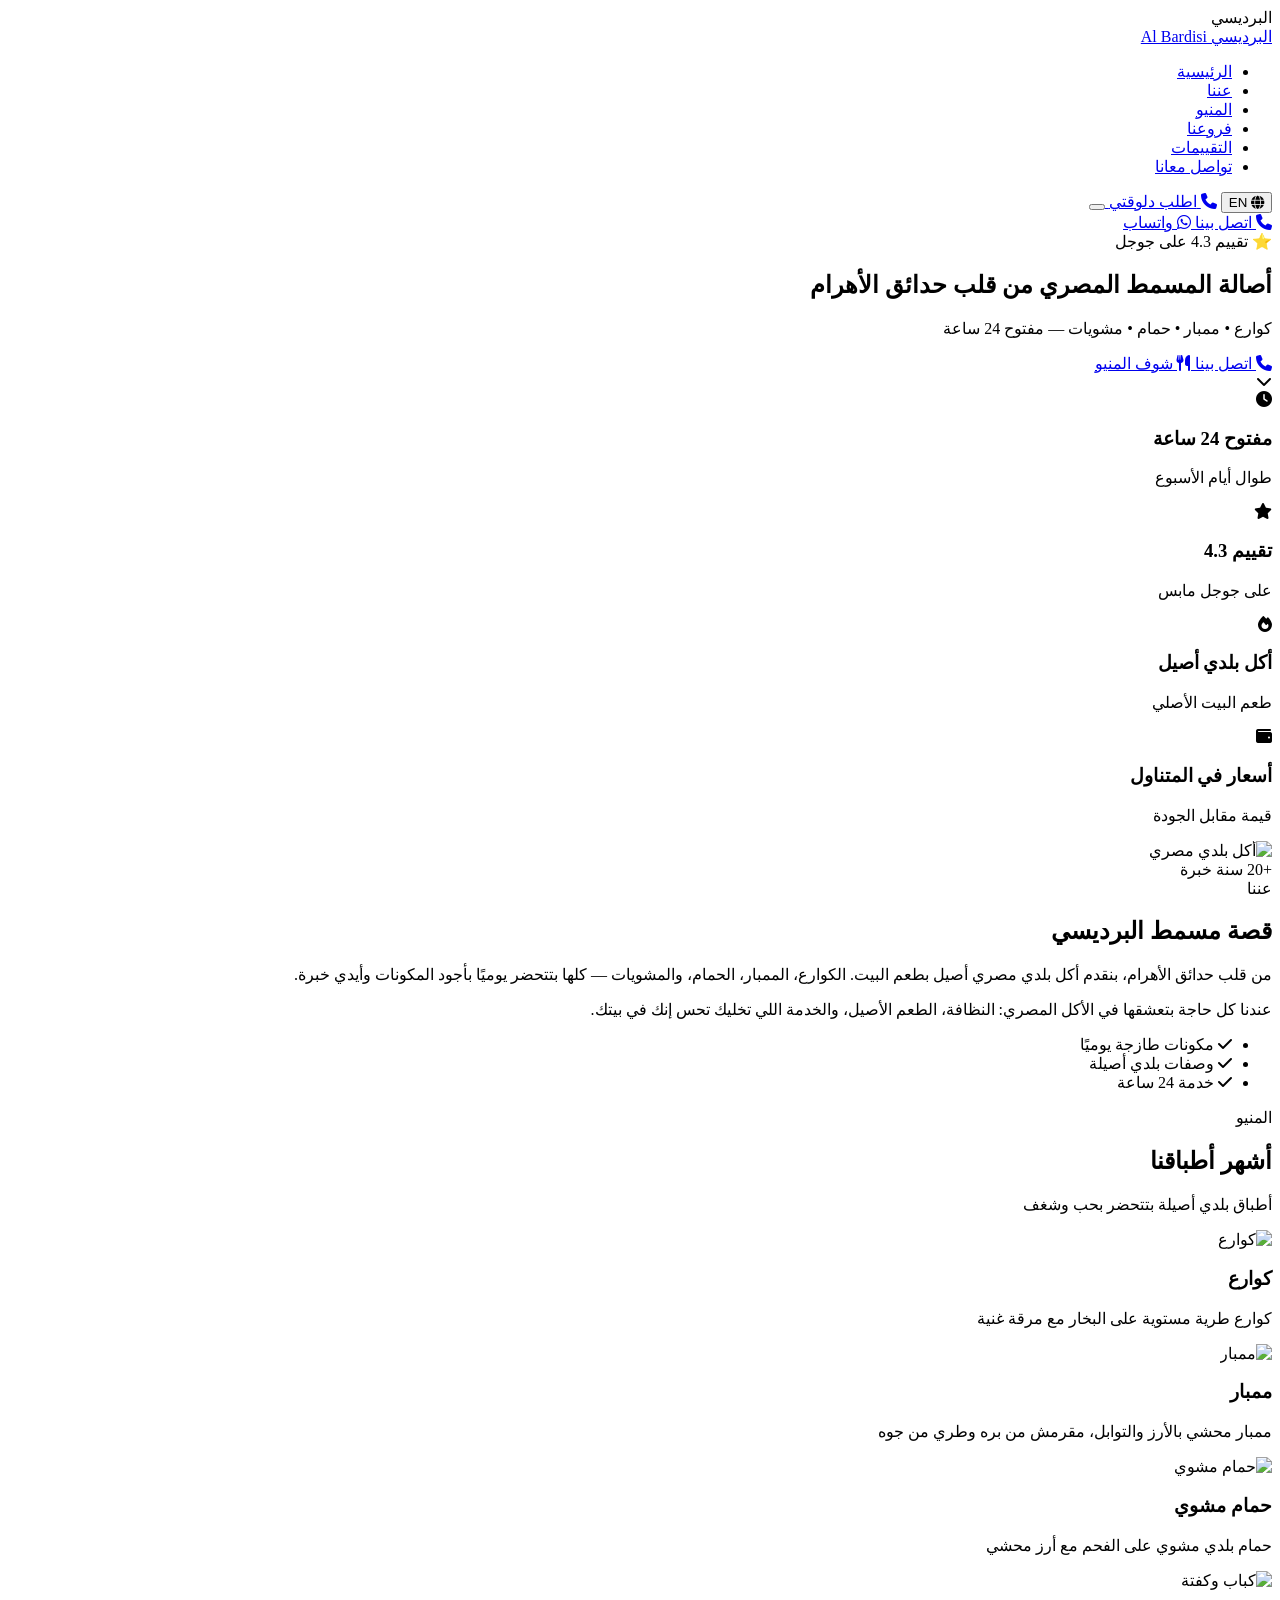
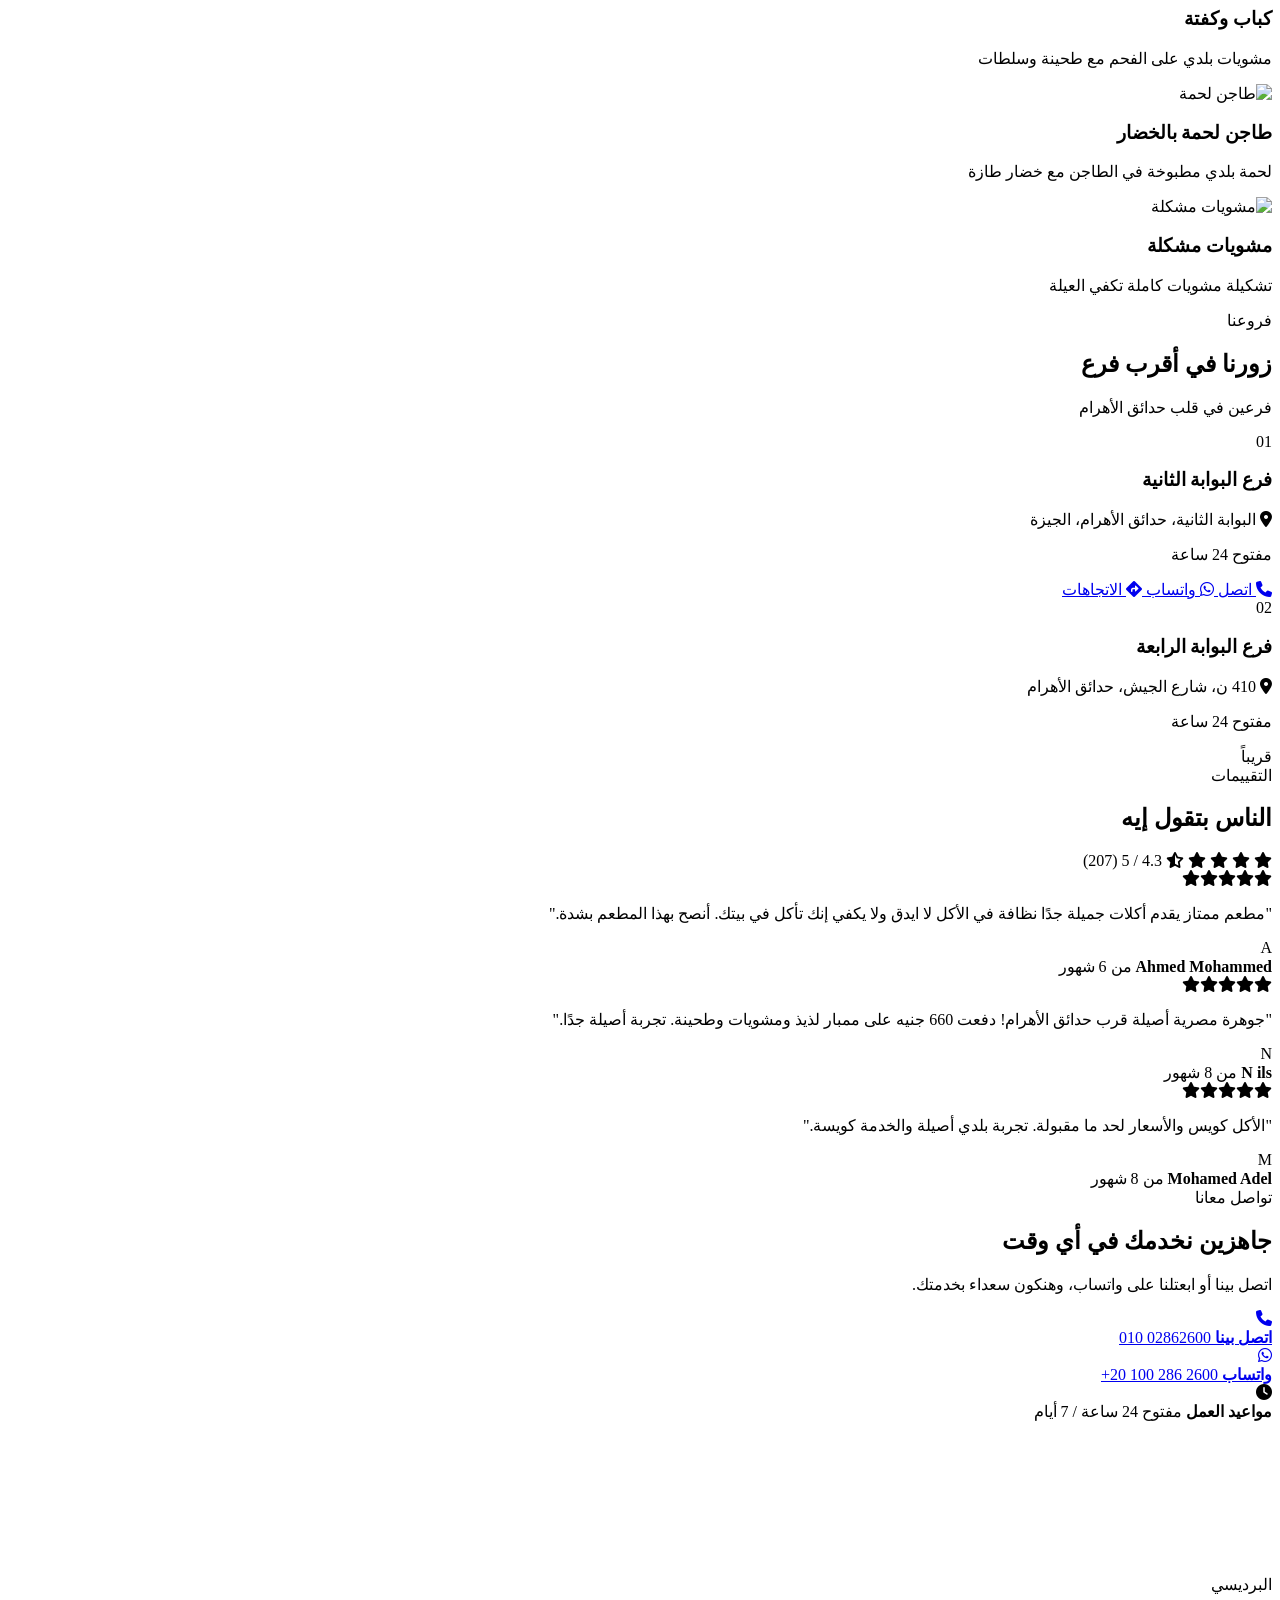
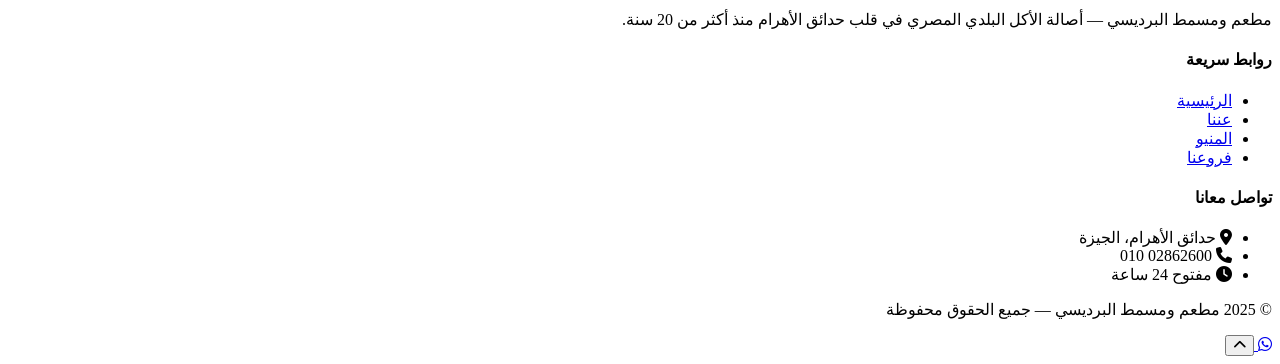
==== index.html @ 174363fd "Create index.html for Al Bardisi Restaurant Add a complete HTML structure for Al Bardisi Restaurant " ====
<!DOCTYPE html>
<html lang="ar" dir="rtl">
<head>
  <meta charset="UTF-8">
  <meta name="viewport" content="width=device-width, initial-scale=1.0, maximum-scale=5.0">
  <meta name="description" content="مطعم ومسمط البرديسي - أصالة الأكل البلدي المصري في قلب حدائق الأهرام. كوارع، ممبار، حمام، مشويات. مفتوح 24 ساعة.">
  <meta name="theme-color" content="#2E2318">
  <title>مطعم ومسمط البرديسي | Al Bardisi Restaurant</title>

  <!-- Fonts -->
  <link rel="preconnect" href="https://fonts.googleapis.com">
  <link rel="preconnect" href="https://fonts.gstatic.com" crossorigin>
  <link href="https://fonts.googleapis.com/css2?family=Cairo:wght@300;400;600;700;900&family=Almarai:wght@300;400;700;800&display=swap" rel="stylesheet">

  <!-- Icons -->
  <link rel="stylesheet" href="https://cdnjs.cloudflare.com/ajax/libs/font-awesome/6.5.1/css/all.min.css">

  <!-- Styles -->
  <link rel="stylesheet" href="css/style.css">
  <link rel="stylesheet" href="css/responsive.css">
</head>
<body>

  <!-- Preloader -->
  <div class="preloader" id="preloader">
    <div class="preloader-content">
      <div class="preloader-logo">البرديسي</div>
      <div class="preloader-spinner"></div>
    </div>
  </div>

  <!-- Header -->
  <header class="header" id="header">
    <div class="container header-container">
      <a href="#hero" class="logo">
        <span class="logo-main">البرديسي</span>
        <span class="logo-sub">Al Bardisi</span>
      </a>

      <nav class="nav" id="nav">
        <ul class="nav-list">
          <li><a href="#hero" class="nav-link" data-i18n="nav_home">الرئيسية</a></li>
          <li><a href="#about" class="nav-link" data-i18n="nav_about">عننا</a></li>
          <li><a href="#menu" class="nav-link" data-i18n="nav_menu">المنيو</a></li>
          <li><a href="#branches" class="nav-link" data-i18n="nav_branches">فروعنا</a></li>
          <li><a href="#reviews" class="nav-link" data-i18n="nav_reviews">التقييمات</a></li>
          <li><a href="#contact" class="nav-link" data-i18n="nav_contact">تواصل معانا</a></li>
        </ul>
      </nav>

      <div class="header-actions">
        <button class="lang-toggle" id="langToggle" aria-label="Switch Language">
          <i class="fa-solid fa-globe"></i>
          <span id="langLabel">EN</span>
        </button>
        <a href="tel:01002862600" class="btn btn-gold btn-sm header-cta">
          <i class="fa-solid fa-phone"></i>
          <span data-i18n="header_order">اطلب دلوقتي</span>
        </a>
        <button class="hamburger" id="hamburger" aria-label="Menu">
          <span></span><span></span><span></span>
        </button>
      </div>
    </div>
  </header>

  <!-- Mobile Bottom Bar -->
  <div class="mobile-bar">
    <a href="tel:01002862600" class="mobile-bar-btn">
      <i class="fa-solid fa-phone"></i>
      <span data-i18n="call_now">اتصل بينا</span>
    </a>
    <a href="https://wa.me/201002862600" target="_blank" class="mobile-bar-btn whatsapp">
      <i class="fa-brands fa-whatsapp"></i>
      <span data-i18n="whatsapp">واتساب</span>
    </a>
  </div>

  <!-- Hero -->
  <section class="hero" id="hero">
    <div class="hero-bg"></div>
    <div class="hero-overlay"></div>
    <div class="container hero-content">
      <div class="hero-text">
        <span class="hero-badge" data-i18n="hero_badge">⭐ تقييم 4.3 على جوجل</span>
        <h1 class="hero-title" data-i18n="hero_title">أصالة المسمط المصري من قلب حدائق الأهرام</h1>
        <p class="hero-subtitle" data-i18n="hero_subtitle">كوارع • ممبار • حمام • مشويات — مفتوح 24 ساعة</p>
        <div class="hero-buttons">
          <a href="tel:01002862600" class="btn btn-gold btn-lg">
            <i class="fa-solid fa-phone"></i>
            <span data-i18n="call_now">اتصل بينا</span>
          </a>
          <a href="#menu" class="btn btn-outline btn-lg">
            <i class="fa-solid fa-utensils"></i>
            <span data-i18n="view_menu">شوف المنيو</span>
          </a>
        </div>
      </div>
    </div>
    <div class="hero-scroll">
      <i class="fa-solid fa-chevron-down"></i>
    </div>
  </section>

  <!-- Features Bar -->
  <section class="features">
    <div class="container features-grid">
      <div class="feature-item">
        <i class="fa-solid fa-clock"></i>
        <h3 data-i18n="feat_hours">مفتوح 24 ساعة</h3>
        <p data-i18n="feat_hours_sub">طوال أيام الأسبوع</p>
      </div>
      <div class="feature-item">
        <i class="fa-solid fa-star"></i>
        <h3 data-i18n="feat_rating">تقييم 4.3</h3>
        <p data-i18n="feat_rating_sub">على جوجل مابس</p>
      </div>
      <div class="feature-item">
        <i class="fa-solid fa-fire"></i>
        <h3 data-i18n="feat_food">أكل بلدي أصيل</h3>
        <p data-i18n="feat_food_sub">طعم البيت الأصلي</p>
      </div>
      <div class="feature-item">
        <i class="fa-solid fa-wallet"></i>
        <h3 data-i18n="feat_price">أسعار في المتناول</h3>
        <p data-i18n="feat_price_sub">قيمة مقابل الجودة</p>
      </div>
    </div>
  </section>

  <!-- About -->
  <section class="about section" id="about">
    <div class="container about-grid">
      <div class="about-image reveal">
        <img src="https://images.unsplash.com/photo-1544025162-d76694265947?w=800&q=80" alt="أكل بلدي مصري" loading="lazy">
        <div class="about-badge">
          <span class="about-badge-num">+20</span>
          <span class="about-badge-txt" data-i18n="about_years">سنة خبرة</span>
        </div>
      </div>
      <div class="about-text reveal">
        <span class="section-tag" data-i18n="about_tag">عننا</span>
        <h2 class="section-title" data-i18n="about_title">قصة مسمط البرديسي</h2>
        <p data-i18n="about_p1">من قلب حدائق الأهرام، بنقدم أكل بلدي مصري أصيل بطعم البيت. الكوارع، الممبار، الحمام، والمشويات — كلها بتتحضر يوميًا بأجود المكونات وأيدي خبرة.</p>
        <p data-i18n="about_p2">عندنا كل حاجة بتعشقها في الأكل المصري: النظافة، الطعم الأصيل، والخدمة اللي تخليك تحس إنك في بيتك.</p>
        <ul class="about-list">
          <li><i class="fa-solid fa-check"></i> <span data-i18n="about_li1">مكونات طازجة يوميًا</span></li>
          <li><i class="fa-solid fa-check"></i> <span data-i18n="about_li2">وصفات بلدي أصيلة</span></li>
          <li><i class="fa-solid fa-check"></i> <span data-i18n="about_li3">خدمة 24 ساعة</span></li>
        </ul>
      </div>
    </div>
  </section>

  <!-- Menu -->
  <section class="menu section section-dark" id="menu">
    <div class="container">
      <div class="section-header reveal">
        <span class="section-tag" data-i18n="menu_tag">المنيو</span>
        <h2 class="section-title" data-i18n="menu_title">أشهر أطباقنا</h2>
        <p class="section-desc" data-i18n="menu_desc">أطباق بلدي أصيلة بتتحضر بحب وشغف</p>
      </div>

      <div class="menu-grid">
        <div class="menu-card reveal">
          <div class="menu-card-img">
            <img src="https://images.unsplash.com/photo-1574484284002-952d92456975?w=600&q=80" alt="كوارع" loading="lazy">
          </div>
          <div class="menu-card-body">
            <h3 data-i18n="dish_1_name">كوارع</h3>
            <p data-i18n="dish_1_desc">كوارع طرية مستوية على البخار مع مرقة غنية</p>
          </div>
        </div>

        <div class="menu-card reveal">
          <div class="menu-card-img">
            <img src="https://images.unsplash.com/photo-1529042410759-befb1204b468?w=600&q=80" alt="ممبار" loading="lazy">
          </div>
          <div class="menu-card-body">
            <h3 data-i18n="dish_2_name">ممبار</h3>
            <p data-i18n="dish_2_desc">ممبار محشي بالأرز والتوابل، مقرمش من بره وطري من جوه</p>
          </div>
        </div>

        <div class="menu-card reveal">
          <div class="menu-card-img">
            <img src="https://images.unsplash.com/photo-1544025162-d76694265947?w=600&q=80" alt="حمام مشوي" loading="lazy">
          </div>
          <div class="menu-card-body">
            <h3 data-i18n="dish_3_name">حمام مشوي</h3>
            <p data-i18n="dish_3_desc">حمام بلدي مشوي على الفحم مع أرز محشي</p>
          </div>
        </div>

        <div class="menu-card reveal">
          <div class="menu-card-img">
            <img src="https://images.unsplash.com/photo-1603360946369-dc9bb6258143?w=600&q=80" alt="كباب وكفتة" loading="lazy">
          </div>
          <div class="menu-card-body">
            <h3 data-i18n="dish_4_name">كباب وكفتة</h3>
            <p data-i18n="dish_4_desc">مشويات بلدي على الفحم مع طحينة وسلطات</p>
          </div>
        </div>

        <div class="menu-card reveal">
          <div class="menu-card-img">
            <img src="https://images.unsplash.com/photo-1547592180-85f173990554?w=600&q=80" alt="طاجن لحمة" loading="lazy">
          </div>
          <div class="menu-card-body">
            <h3 data-i18n="dish_5_name">طاجن لحمة بالخضار</h3>
            <p data-i18n="dish_5_desc">لحمة بلدي مطبوخة في الطاجن مع خضار طازة</p>
          </div>
        </div>

        <div class="menu-card reveal">
          <div class="menu-card-img">
            <img src="https://images.unsplash.com/photo-1541529086526-db283c563270?w=600&q=80" alt="مشويات مشكلة" loading="lazy">
          </div>
          <div class="menu-card-body">
            <h3 data-i18n="dish_6_name">مشويات مشكلة</h3>
            <p data-i18n="dish_6_desc">تشكيلة مشويات كاملة تكفي العيلة</p>
          </div>
        </div>
      </div>
    </div>
  </section>

  <!-- Branches -->
  <section class="branches section" id="branches">
    <div class="container">
      <div class="section-header reveal">
        <span class="section-tag" data-i18n="branch_tag">فروعنا</span>
        <h2 class="section-title" data-i18n="branch_title">زورنا في أقرب فرع</h2>
        <p class="section-desc" data-i18n="branch_desc">فرعين في قلب حدائق الأهرام</p>
      </div>

      <div class="branches-grid">
        <div class="branch-card reveal">
          <div class="branch-num">01</div>
          <h3 data-i18n="branch_1_name">فرع البوابة الثانية</h3>
          <p class="branch-address">
            <i class="fa-solid fa-location-dot"></i>
            <span data-i18n="branch_1_addr">البوابة الثانية، حدائق الأهرام، الجيزة</span>
          </p>
          <p class="branch-status">
            <span class="status-dot"></span>
            <span data-i18n="open_24">مفتوح 24 ساعة</span>
          </p>
          <div class="branch-actions">
            <a href="tel:01002862600" class="btn btn-gold btn-sm">
              <i class="fa-solid fa-phone"></i>
              <span data-i18n="call">اتصل</span>
            </a>
            <a href="https://wa.me/201002862600" target="_blank" class="btn btn-green btn-sm">
              <i class="fa-brands fa-whatsapp"></i>
              <span data-i18n="whatsapp">واتساب</span>
            </a>
            <a href="https://maps.google.com/?q=Al+Bardisi+Restaurant+Gate+2+Hadayek+Al+Ahram" target="_blank" class="btn btn-outline-dark btn-sm">
              <i class="fa-solid fa-diamond-turn-right"></i>
              <span data-i18n="directions">الاتجاهات</span>
            </a>
          </div>
        </div>

        <div class="branch-card reveal">
          <div class="branch-num">02</div>
          <h3 data-i18n="branch_2_name">فرع البوابة الرابعة</h3>
          <p class="branch-address">
            <i class="fa-solid fa-location-dot"></i>
            <span data-i18n="branch_2_addr">410 ن، شارع الجيش، حدائق الأهرام</span>
          </p>
          <p class="branch-status">
            <span class="status-dot"></span>
            <span data-i18n="open_24">مفتوح 24 ساعة</span>
          </p>
          <div class="branch-actions">
            <span class="btn btn-disabled btn-sm" data-i18n="coming_soon">قريباً</span>
          </div>
        </div>
      </div>
    </div>
  </section>

  <!-- Reviews -->
  <section class="reviews section section-dark" id="reviews">
    <div class="container">
      <div class="section-header reveal">
        <span class="section-tag" data-i18n="reviews_tag">التقييمات</span>
        <h2 class="section-title" data-i18n="reviews_title">الناس بتقول إيه</h2>
        <div class="reviews-stars">
          <i class="fa-solid fa-star"></i>
          <i class="fa-solid fa-star"></i>
          <i class="fa-solid fa-star"></i>
          <i class="fa-solid fa-star"></i>
          <i class="fa-solid fa-star-half-stroke"></i>
          <span>4.3 / 5 (207)</span>
        </div>
      </div>

      <div class="reviews-slider" id="reviewsSlider">
        <div class="review-card">
          <div class="review-stars">
            <i class="fa-solid fa-star"></i><i class="fa-solid fa-star"></i><i class="fa-solid fa-star"></i><i class="fa-solid fa-star"></i><i class="fa-solid fa-star"></i>
          </div>
          <p class="review-text" data-i18n="review_1">"مطعم ممتاز يقدم أكلات جميلة جدًا نظافة في الأكل لا ايدق ولا يكفي إنك تأكل في بيتك. أنصح بهذا المطعم بشدة."</p>
          <div class="review-author">
            <div class="review-avatar">A</div>
            <div>
              <strong>Ahmed Mohammed</strong>
              <span data-i18n="review_1_date">من 6 شهور</span>
            </div>
          </div>
        </div>

        <div class="review-card">
          <div class="review-stars">
            <i class="fa-solid fa-star"></i><i class="fa-solid fa-star"></i><i class="fa-solid fa-star"></i><i class="fa-solid fa-star"></i><i class="fa-solid fa-star"></i>
          </div>
          <p class="review-text" data-i18n="review_2">"جوهرة مصرية أصيلة قرب حدائق الأهرام! دفعت 660 جنيه على ممبار لذيذ ومشويات وطحينة. تجربة أصيلة جدًا."</p>
          <div class="review-author">
            <div class="review-avatar">N</div>
            <div>
              <strong>N ils</strong>
              <span data-i18n="review_2_date">من 8 شهور</span>
            </div>
          </div>
        </div>

        <div class="review-card">
          <div class="review-stars">
            <i class="fa-solid fa-star"></i><i class="fa-solid fa-star"></i><i class="fa-solid fa-star"></i><i class="fa-solid fa-star"></i><i class="fa-solid fa-star"></i>
          </div>
          <p class="review-text" data-i18n="review_3">"الأكل كويس والأسعار لحد ما مقبولة. تجربة بلدي أصيلة والخدمة كويسة."</p>
          <div class="review-author">
            <div class="review-avatar">M</div>
            <div>
              <strong>Mohamed Adel</strong>
              <span data-i18n="review_3_date">من 8 شهور</span>
            </div>
          </div>
        </div>
      </div>
    </div>
  </section>

  <!-- Contact / CTA -->
  <section class="contact section" id="contact">
    <div class="container">
      <div class="contact-grid">
        <div class="contact-text reveal">
          <span class="section-tag" data-i18n="contact_tag">تواصل معانا</span>
          <h2 class="section-title" data-i18n="contact_title">جاهزين نخدمك في أي وقت</h2>
          <p data-i18n="contact_desc">اتصل بينا أو ابعتلنا على واتساب، وهنكون سعداء بخدمتك.</p>

          <div class="contact-items">
            <a href="tel:01002862600" class="contact-item">
              <div class="contact-icon"><i class="fa-solid fa-phone"></i></div>
              <div>
                <strong data-i18n="call_us">اتصل بينا</strong>
                <span dir="ltr">010 02862600</span>
              </div>
            </a>
            <a href="https://wa.me/201002862600" target="_blank" class="contact-item">
              <div class="contact-icon whatsapp"><i class="fa-brands fa-whatsapp"></i></div>
              <div>
                <strong data-i18n="whatsapp_us">واتساب</strong>
                <span dir="ltr">+20 100 286 2600</span>
              </div>
            </a>
            <div class="contact-item">
              <div class="contact-icon"><i class="fa-solid fa-clock"></i></div>
              <div>
                <strong data-i18n="working_hours">مواعيد العمل</strong>
                <span data-i18n="working_hours_val">مفتوح 24 ساعة / 7 أيام</span>
              </div>
            </div>
          </div>
        </div>

        <div class="contact-map reveal">
          <iframe
            src="https://www.google.com/maps?q=Hadayek+Al+Ahram+Gate+2+Giza&output=embed"
            width="100%" height="100%" style="border:0;"
            allowfullscreen="" loading="lazy"
            referrerpolicy="no-referrer-when-downgrade"></iframe>
        </div>
      </div>
    </div>
  </section>

  <!-- Footer -->
  <footer class="footer">
    <div class="container">
      <div class="footer-grid">
        <div class="footer-col">
          <div class="footer-logo">البرديسي</div>
          <p data-i18n="footer_about">مطعم ومسمط البرديسي — أصالة الأكل البلدي المصري في قلب حدائق الأهرام منذ أكثر من 20 سنة.</p>
        </div>
        <div class="footer-col">
          <h4 data-i18n="footer_links">روابط سريعة</h4>
          <ul>
            <li><a href="#hero" data-i18n="nav_home">الرئيسية</a></li>
            <li><a href="#about" data-i18n="nav_about">عننا</a></li>
            <li><a href="#menu" data-i18n="nav_menu">المنيو</a></li>
            <li><a href="#branches" data-i18n="nav_branches">فروعنا</a></li>
          </ul>
        </div>
        <div class="footer-col">
          <h4 data-i18n="footer_contact">تواصل معانا</h4>
          <ul class="footer-contact">
            <li><i class="fa-solid fa-location-dot"></i> <span data-i18n="footer_addr">حدائق الأهرام، الجيزة</span></li>
            <li><i class="fa-solid fa-phone"></i> <span dir="ltr">010 02862600</span></li>
            <li><i class="fa-solid fa-clock"></i> <span data-i18n="open_24">مفتوح 24 ساعة</span></li>
          </ul>
        </div>
      </div>
      <div class="footer-bottom">
        <p>© 2025 <span data-i18n="footer_rights">مطعم ومسمط البرديسي — جميع الحقوق محفوظة</span></p>
      </div>
    </div>
  </footer>

  <!-- Floating WhatsApp -->
  <a href="https://wa.me/201002862600" target="_blank" class="floating-whatsapp" aria-label="WhatsApp">
    <i class="fa-brands fa-whatsapp"></i>
  </a>

  <!-- Back to top -->
  <button class="back-to-top" id="backToTop" aria-label="Back to top">
    <i class="fa-solid fa-chevron-up"></i>
  </button>

  <!-- Scripts -->
  <script src="js/translations.js"></script>
  <script src="js/main.js"></script>
</body>
</html>
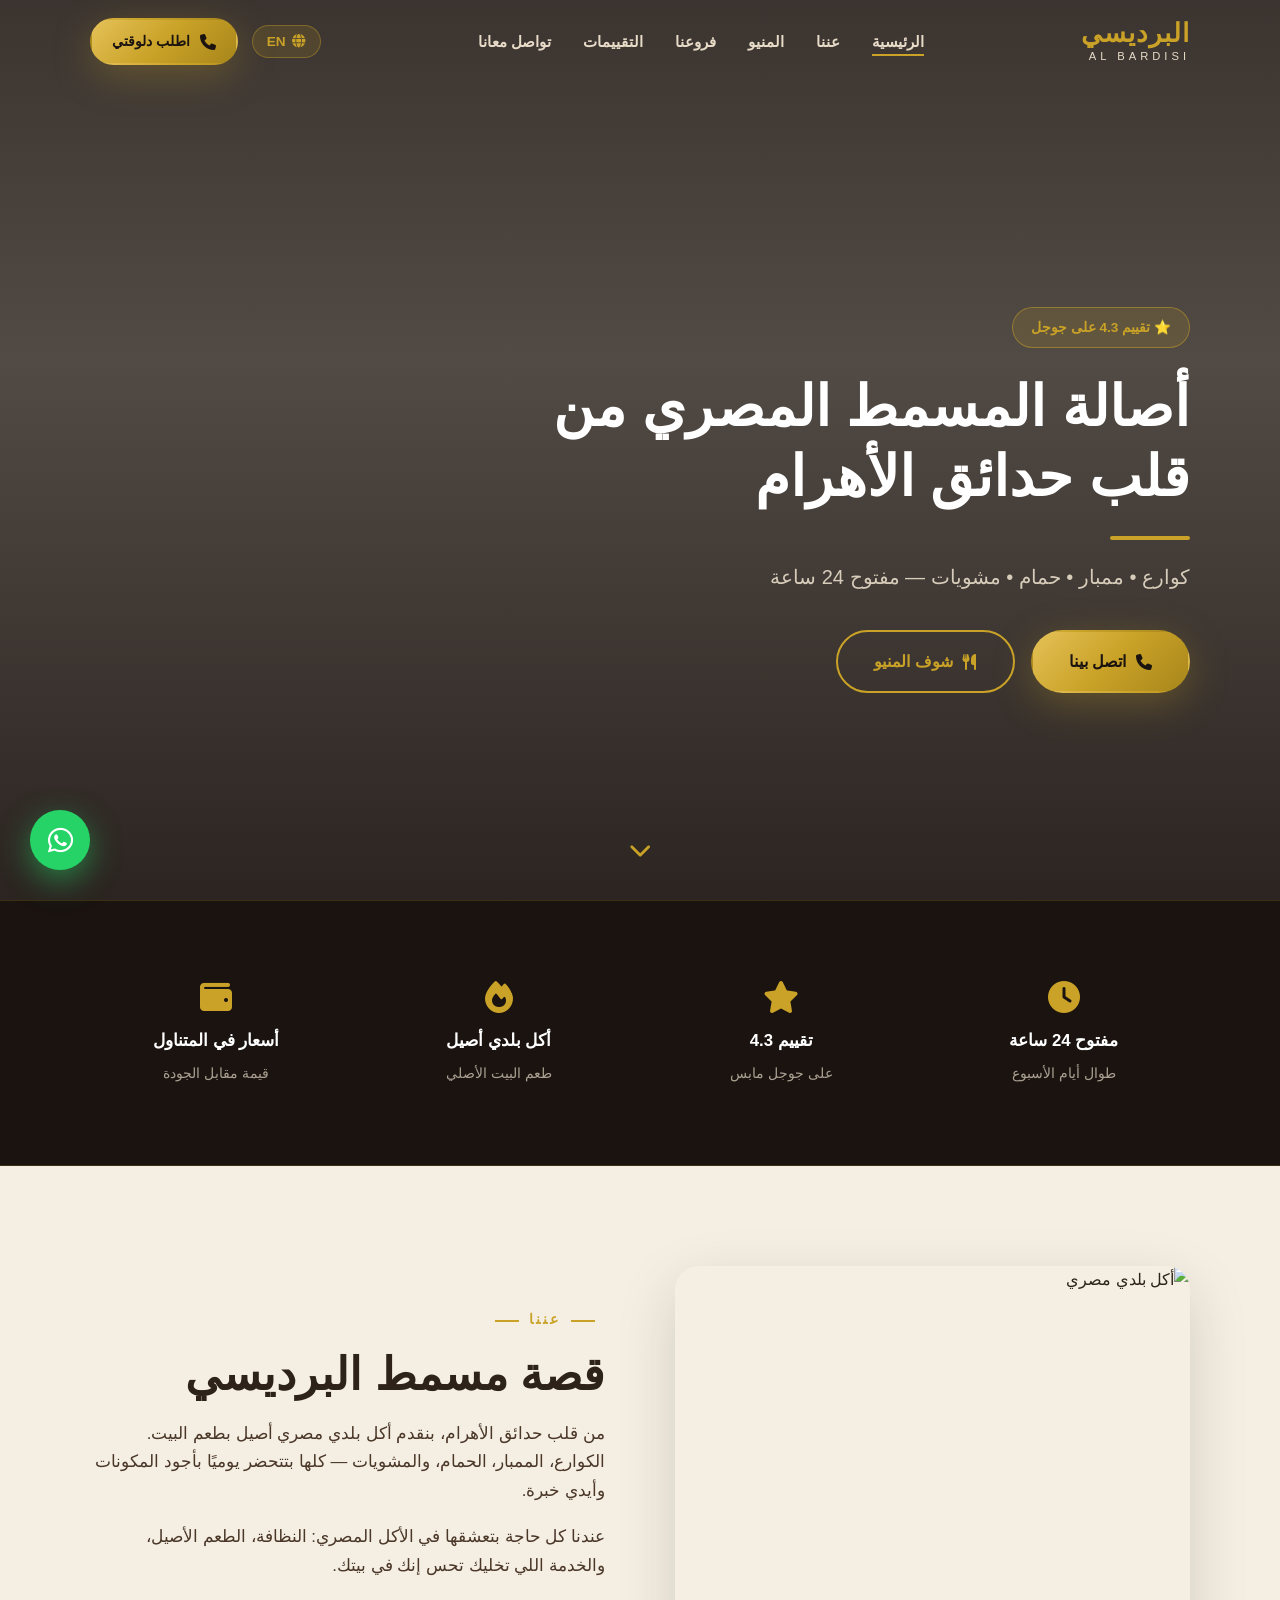
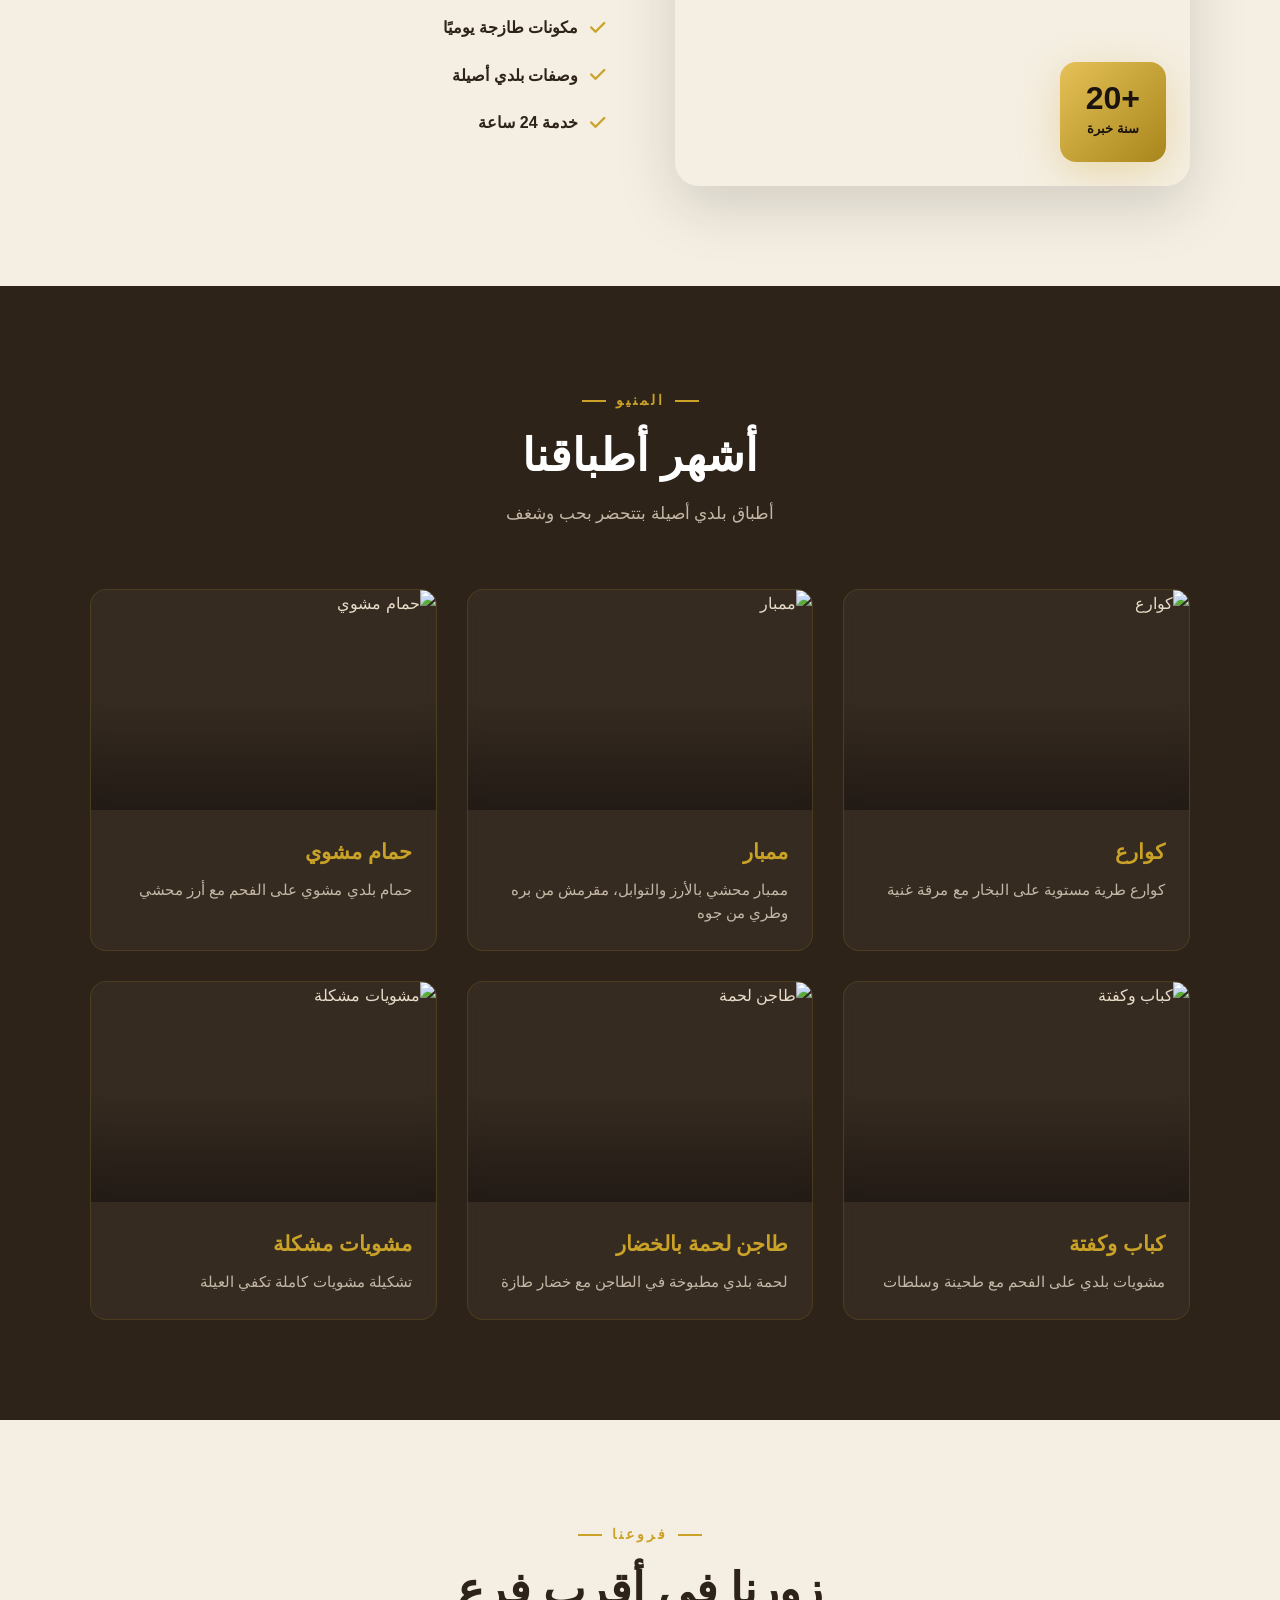
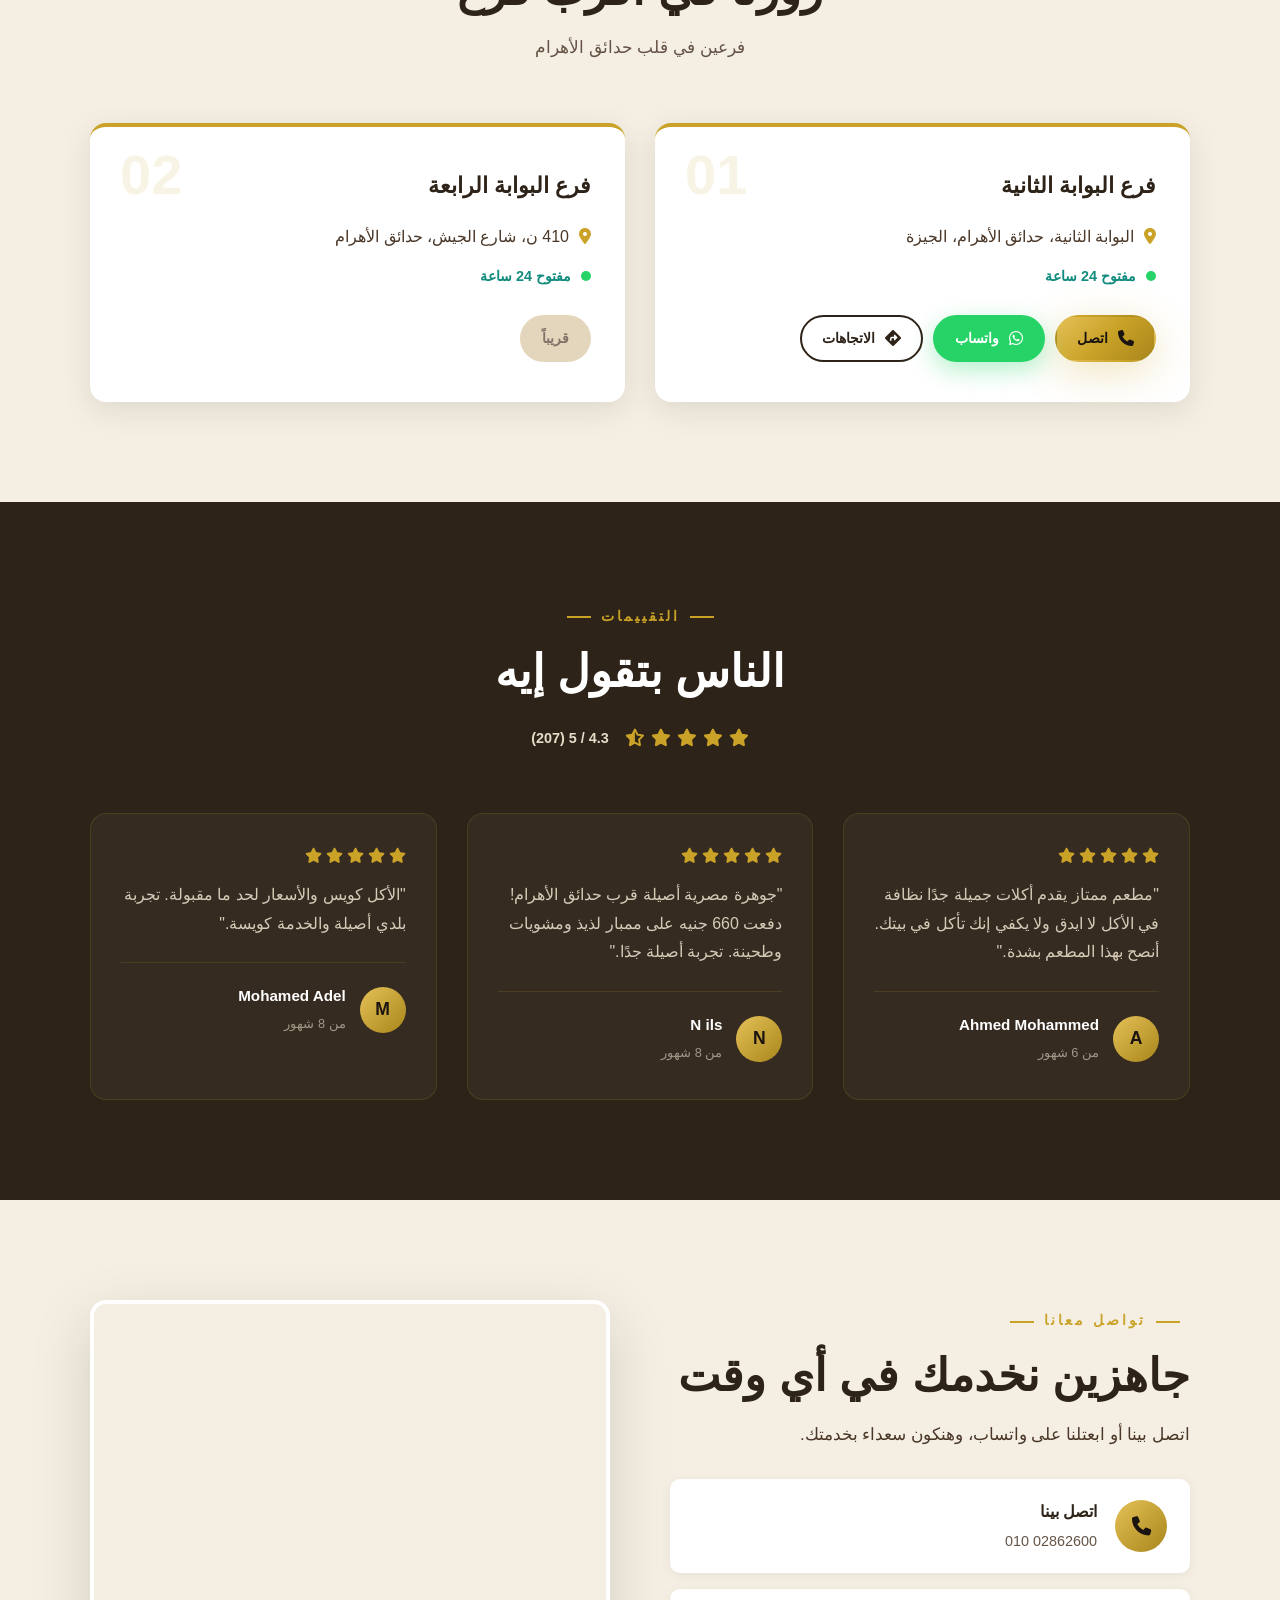
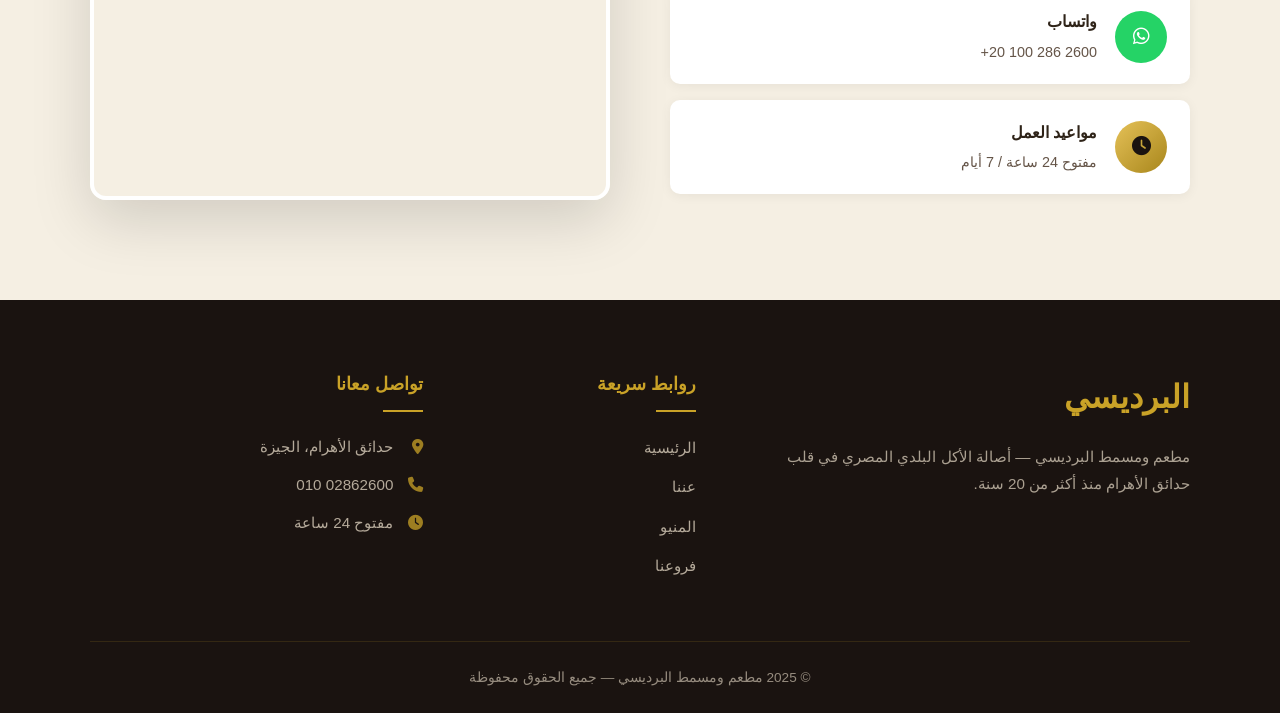
==== commit 4c45e2f1: "Refactor comments and add effects.js script" ====
--- a/index.html
+++ b/index.html
@@ -7,15 +7,12 @@
   <meta name="theme-color" content="#2E2318">
   <title>مطعم ومسمط البرديسي | Al Bardisi Restaurant</title>
 
-  <!-- Fonts -->
   <link rel="preconnect" href="https://fonts.googleapis.com">
   <link rel="preconnect" href="https://fonts.gstatic.com" crossorigin>
   <link href="https://fonts.googleapis.com/css2?family=Cairo:wght@300;400;600;700;900&family=Almarai:wght@300;400;700;800&display=swap" rel="stylesheet">
 
-  <!-- Icons -->
   <link rel="stylesheet" href="https://cdnjs.cloudflare.com/ajax/libs/font-awesome/6.5.1/css/all.min.css">
 
-  <!-- Styles -->
   <link rel="stylesheet" href="css/style.css">
   <link rel="stylesheet" href="css/responsive.css">
 </head>
@@ -102,7 +99,7 @@
     </div>
   </section>
 
-  <!-- Features Bar -->
+  <!-- Features -->
   <section class="features">
     <div class="container features-grid">
       <div class="feature-item">
@@ -343,7 +340,7 @@
     </div>
   </section>
 
-  <!-- Contact / CTA -->
+  <!-- Contact -->
   <section class="contact section" id="contact">
     <div class="container">
       <div class="contact-grid">
@@ -420,18 +417,16 @@
     </div>
   </footer>
 
-  <!-- Floating WhatsApp -->
   <a href="https://wa.me/201002862600" target="_blank" class="floating-whatsapp" aria-label="WhatsApp">
     <i class="fa-brands fa-whatsapp"></i>
   </a>
 
-  <!-- Back to top -->
   <button class="back-to-top" id="backToTop" aria-label="Back to top">
     <i class="fa-solid fa-chevron-up"></i>
   </button>
 
-  <!-- Scripts -->
   <script src="js/translations.js"></script>
   <script src="js/main.js"></script>
+  <script src="js/effects.js"></script>
 </body>
 </html>
--- a/css/style.css
+++ b/css/style.css
@@ -0,0 +1,1272 @@
+/* ========================================
+   Al Bardisi Restaurant - Main Stylesheet
+   ======================================== */
+
+/* ---------- CSS Variables ---------- */
+:root {
+  /* Colors */
+  --gold: #C9A227;
+  --gold-light: #E5C158;
+  --gold-dark: #A8861B;
+
+  --cream: #E8DCC8;
+  --cream-light: #F5EFE3;
+  --cream-dark: #D9C5A0;
+
+  --brown: #2E2318;
+  --brown-light: #4A3728;
+  --brown-dark: #1A1310;
+
+  --white: #FFFFFF;
+  --black: #1A1A1A;
+  --red: #A61B1B;
+  --red-dark: #7A1010;
+  --green: #25D366;
+  --green-dark: #128C7E;
+
+  /* Typography */
+  --font-ar: 'Cairo', sans-serif;
+  --font-en: 'Almarai', sans-serif;
+
+  /* Spacing */
+  --container: 1200px;
+  --radius: 16px;
+  --radius-sm: 10px;
+  --radius-lg: 24px;
+
+  /* Shadows */
+  --shadow-sm: 0 2px 12px rgba(0,0,0,0.06);
+  --shadow-md: 0 8px 30px rgba(0,0,0,0.10);
+  --shadow-lg: 0 20px 60px rgba(0,0,0,0.15);
+  --shadow-gold: 0 10px 40px rgba(201,162,39,0.30);
+
+  /* Transitions */
+  --tr: all 0.35s cubic-bezier(0.4, 0, 0.2, 1);
+  --tr-fast: all 0.2s ease;
+}
+
+/* ---------- Reset ---------- */
+*, *::before, *::after {
+  margin: 0;
+  padding: 0;
+  box-sizing: border-box;
+}
+
+html {
+  scroll-behavior: smooth;
+  scroll-padding-top: 90px;
+}
+
+body {
+  font-family: var(--font-ar);
+  background: var(--cream-light);
+  color: var(--brown);
+  line-height: 1.7;
+  overflow-x: hidden;
+  -webkit-font-smoothing: antialiased;
+}
+
+body[dir="ltr"] {
+  font-family: var(--font-en);
+}
+
+img {
+  max-width: 100%;
+  display: block;
+}
+
+a {
+  text-decoration: none;
+  color: inherit;
+  transition: var(--tr-fast);
+}
+
+ul {
+  list-style: none;
+}
+
+button {
+  font-family: inherit;
+  cursor: pointer;
+  border: none;
+  background: none;
+  color: inherit;
+}
+
+/* ---------- Container ---------- */
+.container {
+  width: 100%;
+  max-width: var(--container);
+  margin: 0 auto;
+  padding: 0 20px;
+}
+
+/* ---------- Section ---------- */
+.section {
+  padding: 100px 0;
+  position: relative;
+}
+
+.section-dark {
+  background: var(--brown);
+  color: var(--cream);
+}
+
+.section-header {
+  text-align: center;
+  max-width: 700px;
+  margin: 0 auto 60px;
+}
+
+.section-tag {
+  display: inline-block;
+  font-size: 0.85rem;
+  font-weight: 700;
+  color: var(--gold);
+  letter-spacing: 3px;
+  text-transform: uppercase;
+  margin-bottom: 14px;
+  position: relative;
+}
+
+.section-tag::before,
+.section-tag::after {
+  content: '';
+  display: inline-block;
+  width: 24px;
+  height: 2px;
+  background: var(--gold);
+  vertical-align: middle;
+  margin: 0 10px;
+}
+
+.section-title {
+  font-size: clamp(1.8rem, 4vw, 2.8rem);
+  font-weight: 800;
+  color: var(--brown);
+  line-height: 1.3;
+  margin-bottom: 16px;
+}
+
+.section-dark .section-title {
+  color: var(--white);
+}
+
+.section-desc {
+  font-size: 1.05rem;
+  color: var(--brown-light);
+  opacity: 0.85;
+}
+
+.section-dark .section-desc {
+  color: var(--cream);
+  opacity: 0.8;
+}
+
+/* ---------- Buttons ---------- */
+.btn {
+  display: inline-flex;
+  align-items: center;
+  justify-content: center;
+  gap: 10px;
+  padding: 14px 28px;
+  border-radius: 50px;
+  font-weight: 700;
+  font-size: 0.95rem;
+  transition: var(--tr);
+  white-space: nowrap;
+  cursor: pointer;
+  border: 2px solid transparent;
+}
+
+.btn i {
+  font-size: 1rem;
+}
+
+.btn-sm {
+  padding: 10px 20px;
+  font-size: 0.85rem;
+}
+
+.btn-lg {
+  padding: 16px 36px;
+  font-size: 1rem;
+}
+
+.btn-gold {
+  background: linear-gradient(135deg, var(--gold-light), var(--gold), var(--gold-dark));
+  color: var(--brown-dark);
+  box-shadow: var(--shadow-gold);
+}
+
+.btn-gold:hover {
+  transform: translateY(-3px);
+  box-shadow: 0 15px 50px rgba(201,162,39,0.45);
+}
+
+.btn-outline {
+  border-color: var(--gold);
+  color: var(--gold);
+  background: transparent;
+}
+
+.btn-outline:hover {
+  background: var(--gold);
+  color: var(--brown-dark);
+  transform: translateY(-3px);
+}
+
+.btn-outline-dark {
+  border-color: var(--brown);
+  color: var(--brown);
+  background: transparent;
+}
+
+.btn-outline-dark:hover {
+  background: var(--brown);
+  color: var(--white);
+  transform: translateY(-3px);
+}
+
+.btn-green {
+  background: var(--green);
+  color: var(--white);
+  box-shadow: 0 8px 25px rgba(37,211,102,0.35);
+}
+
+.btn-green:hover {
+  background: var(--green-dark);
+  transform: translateY(-3px);
+}
+
+.btn-disabled {
+  background: var(--cream-dark);
+  color: var(--brown-light);
+  cursor: not-allowed;
+  opacity: 0.7;
+}
+
+/* ========================================
+   PRELOADER
+   ======================================== */
+.preloader {
+  position: fixed;
+  inset: 0;
+  background: var(--brown-dark);
+  z-index: 9999;
+  display: flex;
+  align-items: center;
+  justify-content: center;
+  transition: opacity 0.6s ease, visibility 0.6s ease;
+}
+
+.preloader.hidden {
+  opacity: 0;
+  visibility: hidden;
+}
+
+.preloader-content {
+  text-align: center;
+}
+
+.preloader-logo {
+  font-family: var(--font-ar);
+  font-size: 2.5rem;
+  font-weight: 900;
+  color: var(--gold);
+  margin-bottom: 24px;
+  letter-spacing: 2px;
+  animation: pulseGold 1.5s ease-in-out infinite;
+}
+
+.preloader-spinner {
+  width: 50px;
+  height: 50px;
+  border: 3px solid rgba(201,162,39,0.2);
+  border-top-color: var(--gold);
+  border-radius: 50%;
+  margin: 0 auto;
+  animation: spin 0.9s linear infinite;
+}
+
+@keyframes spin {
+  to { transform: rotate(360deg); }
+}
+
+@keyframes pulseGold {
+  0%, 100% { opacity: 1; transform: scale(1); }
+  50% { opacity: 0.7; transform: scale(0.97); }
+}
+
+/* ========================================
+   HEADER
+   ======================================== */
+.header {
+  position: fixed;
+  top: 0;
+  left: 0;
+  right: 0;
+  z-index: 1000;
+  padding: 18px 0;
+  transition: var(--tr);
+  background: transparent;
+}
+
+.header.scrolled {
+  background: rgba(26, 19, 16, 0.95);
+  backdrop-filter: blur(15px);
+  -webkit-backdrop-filter: blur(15px);
+  padding: 12px 0;
+  box-shadow: 0 4px 30px rgba(0,0,0,0.2);
+}
+
+.header-container {
+  display: flex;
+  align-items: center;
+  justify-content: space-between;
+  gap: 20px;
+}
+
+.logo {
+  display: flex;
+  flex-direction: column;
+  line-height: 1;
+}
+
+.logo-main {
+  font-family: var(--font-ar);
+  font-size: 1.6rem;
+  font-weight: 900;
+  color: var(--gold);
+  letter-spacing: 1px;
+}
+
+.logo-sub {
+  font-family: var(--font-en);
+  font-size: 0.7rem;
+  color: var(--cream);
+  letter-spacing: 4px;
+  text-transform: uppercase;
+  margin-top: 4px;
+}
+
+.nav-list {
+  display: flex;
+  gap: 32px;
+}
+
+.nav-link {
+  color: var(--cream);
+  font-weight: 600;
+  font-size: 0.95rem;
+  position: relative;
+  padding: 6px 0;
+}
+
+.nav-link::after {
+  content: '';
+  position: absolute;
+  bottom: 0;
+  right: 0;
+  width: 0;
+  height: 2px;
+  background: var(--gold);
+  transition: width 0.3s ease;
+}
+
+.nav-link:hover::after,
+.nav-link.active::after {
+  width: 100%;
+}
+
+.nav-link:hover {
+  color: var(--gold);
+}
+
+.header-actions {
+  display: flex;
+  align-items: center;
+  gap: 14px;
+}
+
+.lang-toggle {
+  display: flex;
+  align-items: center;
+  gap: 6px;
+  padding: 8px 14px;
+  border-radius: 50px;
+  background: rgba(201,162,39,0.15);
+  border: 1px solid rgba(201,162,39,0.4);
+  color: var(--gold);
+  font-weight: 700;
+  font-size: 0.85rem;
+  transition: var(--tr);
+}
+
+.lang-toggle:hover {
+  background: var(--gold);
+  color: var(--brown-dark);
+}
+
+.header-cta {
+  display: inline-flex;
+}
+
+.hamburger {
+  display: none;
+  flex-direction: column;
+  gap: 5px;
+  padding: 8px;
+}
+
+.hamburger span {
+  display: block;
+  width: 26px;
+  height: 2.5px;
+  background: var(--gold);
+  border-radius: 2px;
+  transition: var(--tr);
+}
+
+.hamburger.active span:nth-child(1) {
+  transform: translateY(7.5px) rotate(45deg);
+}
+
+.hamburger.active span:nth-child(2) {
+  opacity: 0;
+}
+
+.hamburger.active span:nth-child(3) {
+  transform: translateY(-7.5px) rotate(-45deg);
+}
+
+/* ========================================
+   HERO
+   ======================================== */
+.hero {
+  position: relative;
+  min-height: 100vh;
+  display: flex;
+  align-items: center;
+  overflow: hidden;
+}
+
+.hero-bg {
+  position: absolute;
+  inset: 0;
+  background-image: url('https://images.unsplash.com/photo-1544025162-d76694265947?w=1600&q=80');
+  background-size: cover;
+  background-position: center;
+  transform: scale(1.05);
+  animation: slowZoom 20s ease-in-out infinite alternate;
+}
+
+@keyframes slowZoom {
+  from { transform: scale(1.05); }
+  to { transform: scale(1.15); }
+}
+
+.hero-overlay {
+  position: absolute;
+  inset: 0;
+  background: linear-gradient(180deg,
+    rgba(26,19,16,0.85) 0%,
+    rgba(26,19,16,0.75) 40%,
+    rgba(26,19,16,0.92) 100%);
+}
+
+.hero-content {
+  position: relative;
+  z-index: 2;
+  padding-top: 100px;
+}
+
+.hero-text {
+  max-width: 720px;
+  animation: fadeUp 1s ease 0.3s both;
+}
+
+@keyframes fadeUp {
+  from { opacity: 0; transform: translateY(40px); }
+  to { opacity: 1; transform: translateY(0); }
+}
+
+.hero-badge {
+  display: inline-block;
+  padding: 8px 18px;
+  background: rgba(201,162,39,0.15);
+  border: 1px solid rgba(201,162,39,0.5);
+  border-radius: 50px;
+  color: var(--gold);
+  font-size: 0.85rem;
+  font-weight: 700;
+  margin-bottom: 24px;
+}
+
+.hero-title {
+  font-size: clamp(2rem, 5vw, 3.5rem);
+  font-weight: 900;
+  color: var(--white);
+  line-height: 1.25;
+  margin-bottom: 20px;
+}
+
+.hero-title::after {
+  content: '';
+  display: block;
+  width: 80px;
+  height: 4px;
+  background: var(--gold);
+  border-radius: 2px;
+  margin-top: 24px;
+}
+
+.hero-subtitle {
+  font-size: clamp(1rem, 2vw, 1.25rem);
+  color: var(--cream);
+  opacity: 0.9;
+  margin-bottom: 36px;
+}
+
+.hero-buttons {
+  display: flex;
+  flex-wrap: wrap;
+  gap: 16px;
+}
+
+.hero-scroll {
+  position: absolute;
+  bottom: 30px;
+  left: 50%;
+  transform: translateX(-50%);
+  color: var(--gold);
+  font-size: 1.4rem;
+  animation: bounceDown 2s infinite;
+}
+
+@keyframes bounceDown {
+  0%, 100% { transform: translateX(-50%) translateY(0); }
+  50% { transform: translateX(-50%) translateY(10px); }
+}
+
+/* ========================================
+   FEATURES
+   ======================================== */
+.features {
+  background: var(--brown-dark);
+  padding: 60px 0;
+  border-top: 1px solid rgba(201,162,39,0.2);
+  border-bottom: 1px solid rgba(201,162,39,0.2);
+}
+
+.features-grid {
+  display: grid;
+  grid-template-columns: repeat(4, 1fr);
+  gap: 30px;
+}
+
+.feature-item {
+  text-align: center;
+  padding: 20px;
+  transition: var(--tr);
+}
+
+.feature-item:hover {
+  transform: translateY(-6px);
+}
+
+.feature-item i {
+  font-size: 2rem;
+  color: var(--gold);
+  margin-bottom: 14px;
+  display: inline-block;
+}
+
+.feature-item h3 {
+  color: var(--white);
+  font-size: 1.05rem;
+  font-weight: 700;
+  margin-bottom: 6px;
+}
+
+.feature-item p {
+  color: var(--cream);
+  opacity: 0.7;
+  font-size: 0.85rem;
+}
+
+/* ========================================
+   ABOUT
+   ======================================== */
+.about {
+  background: var(--cream-light);
+}
+
+.about-grid {
+  display: grid;
+  grid-template-columns: 1fr 1fr;
+  gap: 70px;
+  align-items: center;
+}
+
+.about-image {
+  position: relative;
+  border-radius: var(--radius-lg);
+  overflow: hidden;
+  box-shadow: var(--shadow-lg);
+}
+
+.about-image img {
+  width: 100%;
+  height: 520px;
+  object-fit: cover;
+  transition: transform 0.8s ease;
+}
+
+.about-image:hover img {
+  transform: scale(1.05);
+}
+
+.about-badge {
+  position: absolute;
+  bottom: 24px;
+  right: 24px;
+  background: linear-gradient(135deg, var(--gold-light), var(--gold-dark));
+  color: var(--brown-dark);
+  padding: 20px 26px;
+  border-radius: var(--radius);
+  text-align: center;
+  box-shadow: var(--shadow-gold);
+}
+
+.about-badge-num {
+  display: block;
+  font-size: 2rem;
+  font-weight: 900;
+  line-height: 1;
+}
+
+.about-badge-txt {
+  font-size: 0.8rem;
+  font-weight: 700;
+}
+
+.about-text .section-tag,
+.about-text .section-title {
+  text-align: right;
+}
+
+.about-text p {
+  font-size: 1.05rem;
+  color: var(--brown-light);
+  margin-bottom: 18px;
+}
+
+.about-list {
+  margin-top: 24px;
+}
+
+.about-list li {
+  display: flex;
+  align-items: center;
+  gap: 12px;
+  padding: 10px 0;
+  font-weight: 600;
+  color: var(--brown);
+}
+
+.about-list i {
+  color: var(--gold);
+  font-size: 1.1rem;
+  flex-shrink: 0;
+}
+
+/* ========================================
+   MENU
+   ======================================== */
+.menu {
+  background: var(--brown);
+}
+
+.menu-grid {
+  display: grid;
+  grid-template-columns: repeat(3, 1fr);
+  gap: 30px;
+}
+
+.menu-card {
+  background: rgba(255,255,255,0.04);
+  border: 1px solid rgba(201,162,39,0.15);
+  border-radius: var(--radius);
+  overflow: hidden;
+  transition: var(--tr);
+  backdrop-filter: blur(10px);
+}
+
+.menu-card:hover {
+  transform: translateY(-10px);
+  border-color: var(--gold);
+  box-shadow: 0 20px 50px rgba(201,162,39,0.25);
+}
+
+.menu-card-img {
+  height: 220px;
+  overflow: hidden;
+  position: relative;
+}
+
+.menu-card-img::after {
+  content: '';
+  position: absolute;
+  inset: 0;
+  background: linear-gradient(180deg, transparent 50%, rgba(26,19,16,0.7));
+}
+
+.menu-card-img img {
+  width: 100%;
+  height: 100%;
+  object-fit: cover;
+  transition: transform 0.8s ease;
+}
+
+.menu-card:hover .menu-card-img img {
+  transform: scale(1.1);
+}
+
+.menu-card-body {
+  padding: 24px;
+}
+
+.menu-card-body h3 {
+  color: var(--gold);
+  font-size: 1.3rem;
+  font-weight: 800;
+  margin-bottom: 10px;
+}
+
+.menu-card-body p {
+  color: var(--cream);
+  opacity: 0.8;
+  font-size: 0.92rem;
+  line-height: 1.6;
+}
+
+/* ========================================
+   BRANCHES
+   ======================================== */
+.branches {
+  background: var(--cream-light);
+}
+
+.branches-grid {
+  display: grid;
+  grid-template-columns: repeat(2, 1fr);
+  gap: 30px;
+}
+
+.branch-card {
+  background: var(--white);
+  border-radius: var(--radius);
+  padding: 40px 34px;
+  position: relative;
+  box-shadow: var(--shadow-md);
+  border-top: 4px solid var(--gold);
+  transition: var(--tr);
+  overflow: hidden;
+}
+
+.branch-card:hover {
+  transform: translateY(-8px);
+  box-shadow: var(--shadow-lg);
+}
+
+.branch-num {
+  position: absolute;
+  top: 20px;
+  left: 30px;
+  font-family: var(--font-en);
+  font-size: 3.5rem;
+  font-weight: 900;
+  color: rgba(201,162,39,0.12);
+  line-height: 1;
+}
+
+.branch-card h3 {
+  font-size: 1.4rem;
+  font-weight: 800;
+  color: var(--brown);
+  margin-bottom: 18px;
+  position: relative;
+}
+
+.branch-address {
+  display: flex;
+  align-items: flex-start;
+  gap: 10px;
+  color: var(--brown-light);
+  font-size: 1rem;
+  margin-bottom: 14px;
+}
+
+.branch-address i {
+  color: var(--gold);
+  margin-top: 5px;
+  flex-shrink: 0;
+}
+
+.branch-status {
+  display: flex;
+  align-items: center;
+  gap: 10px;
+  font-size: 0.9rem;
+  font-weight: 700;
+  color: var(--green-dark);
+  margin-bottom: 26px;
+}
+
+.status-dot {
+  width: 10px;
+  height: 10px;
+  background: var(--green);
+  border-radius: 50%;
+  animation: pulseDot 2s infinite;
+}
+
+@keyframes pulseDot {
+  0%, 100% { box-shadow: 0 0 0 0 rgba(37,211,102,0.6); }
+  50% { box-shadow: 0 0 0 8px rgba(37,211,102,0); }
+}
+
+.branch-actions {
+  display: flex;
+  flex-wrap: wrap;
+  gap: 10px;
+}
+
+/* ========================================
+   REVIEWS
+   ======================================== */
+.reviews {
+  background: var(--brown);
+}
+
+.reviews-stars {
+  display: inline-flex;
+  align-items: center;
+  gap: 6px;
+  color: var(--gold);
+  font-size: 1.1rem;
+  margin-top: 10px;
+}
+
+.reviews-stars span {
+  color: var(--cream);
+  font-size: 0.9rem;
+  margin-right: 10px;
+  font-weight: 600;
+}
+
+.reviews-slider {
+  display: grid;
+  grid-template-columns: repeat(3, 1fr);
+  gap: 30px;
+}
+
+.review-card {
+  background: rgba(255,255,255,0.04);
+  border: 1px solid rgba(201,162,39,0.15);
+  border-radius: var(--radius);
+  padding: 34px 30px;
+  transition: var(--tr);
+}
+
+.review-card:hover {
+  border-color: var(--gold);
+  transform: translateY(-6px);
+}
+
+.review-stars {
+  display: flex;
+  gap: 4px;
+  color: var(--gold);
+  margin-bottom: 18px;
+  font-size: 0.95rem;
+}
+
+.review-text {
+  color: var(--cream);
+  font-size: 1rem;
+  line-height: 1.8;
+  margin-bottom: 24px;
+  opacity: 0.9;
+}
+
+.review-author {
+  display: flex;
+  align-items: center;
+  gap: 14px;
+  padding-top: 20px;
+  border-top: 1px solid rgba(201,162,39,0.15);
+}
+
+.review-avatar {
+  width: 46px;
+  height: 46px;
+  border-radius: 50%;
+  background: linear-gradient(135deg, var(--gold-light), var(--gold-dark));
+  color: var(--brown-dark);
+  display: flex;
+  align-items: center;
+  justify-content: center;
+  font-weight: 800;
+  font-size: 1.1rem;
+  flex-shrink: 0;
+}
+
+.review-author strong {
+  display: block;
+  color: var(--white);
+  font-size: 0.95rem;
+}
+
+.review-author span {
+  color: var(--cream);
+  opacity: 0.6;
+  font-size: 0.8rem;
+}
+
+/* ========================================
+   CONTACT
+   ======================================== */
+.contact {
+  background: var(--cream-light);
+}
+
+.contact-grid {
+  display: grid;
+  grid-template-columns: 1fr 1fr;
+  gap: 60px;
+  align-items: center;
+}
+
+.contact-text .section-tag,
+.contact-text .section-title {
+  text-align: right;
+}
+
+.contact-text p {
+  color: var(--brown-light);
+  font-size: 1.05rem;
+  margin-bottom: 30px;
+}
+
+.contact-items {
+  display: flex;
+  flex-direction: column;
+  gap: 16px;
+}
+
+.contact-item {
+  display: flex;
+  align-items: center;
+  gap: 18px;
+  padding: 18px 22px;
+  background: var(--white);
+  border-radius: var(--radius-sm);
+  box-shadow: var(--shadow-sm);
+  transition: var(--tr);
+  border: 1px solid transparent;
+}
+
+.contact-item:hover {
+  transform: translateX(-6px);
+  border-color: var(--gold);
+  box-shadow: var(--shadow-md);
+}
+
+body[dir="ltr"] .contact-item:hover {
+  transform: translateX(6px);
+}
+
+.contact-icon {
+  width: 52px;
+  height: 52px;
+  border-radius: 50%;
+  background: linear-gradient(135deg, var(--gold-light), var(--gold-dark));
+  color: var(--brown-dark);
+  display: flex;
+  align-items: center;
+  justify-content: center;
+  font-size: 1.2rem;
+  flex-shrink: 0;
+}
+
+.contact-icon.whatsapp {
+  background: var(--green);
+  color: var(--white);
+}
+
+.contact-item strong {
+  display: block;
+  color: var(--brown);
+  font-size: 1rem;
+  margin-bottom: 2px;
+}
+
+.contact-item span {
+  color: var(--brown-light);
+  font-size: 0.9rem;
+  opacity: 0.85;
+}
+
+.contact-map {
+  height: 500px;
+  border-radius: var(--radius);
+  overflow: hidden;
+  box-shadow: var(--shadow-lg);
+  border: 4px solid var(--white);
+}
+
+/* ========================================
+   FOOTER
+   ======================================== */
+.footer {
+  background: var(--brown-dark);
+  color: var(--cream);
+  padding: 70px 0 0;
+}
+
+.footer-grid {
+  display: grid;
+  grid-template-columns: 2fr 1fr 1.5fr;
+  gap: 50px;
+  padding-bottom: 50px;
+  border-bottom: 1px solid rgba(201,162,39,0.15);
+}
+
+.footer-logo {
+  font-family: var(--font-ar);
+  font-size: 2rem;
+  font-weight: 900;
+  color: var(--gold);
+  margin-bottom: 18px;
+}
+
+.footer-col p {
+  color: var(--cream);
+  opacity: 0.7;
+  font-size: 0.95rem;
+  line-height: 1.8;
+}
+
+.footer-col h4 {
+  color: var(--gold);
+  font-size: 1.1rem;
+  font-weight: 800;
+  margin-bottom: 22px;
+  position: relative;
+  padding-bottom: 12px;
+}
+
+.footer-col h4::after {
+  content: '';
+  position: absolute;
+  bottom: 0;
+  right: 0;
+  width: 40px;
+  height: 2px;
+  background: var(--gold);
+}
+
+body[dir="ltr"] .footer-col h4::after {
+  right: auto;
+  left: 0;
+}
+
+.footer-col ul li {
+  margin-bottom: 12px;
+}
+
+.footer-col ul li a {
+  color: var(--cream);
+  opacity: 0.75;
+  font-size: 0.95rem;
+  transition: var(--tr-fast);
+}
+
+.footer-col ul li a:hover {
+  color: var(--gold);
+  opacity: 1;
+  padding-right: 6px;
+}
+
+body[dir="ltr"] .footer-col ul li a:hover {
+  padding-right: 0;
+  padding-left: 6px;
+}
+
+.footer-contact li {
+  display: flex;
+  align-items: center;
+  gap: 12px;
+  color: var(--cream);
+  opacity: 0.75;
+  font-size: 0.95rem;
+}
+
+.footer-contact i {
+  color: var(--gold);
+  width: 18px;
+}
+
+.footer-bottom {
+  padding: 24px 0;
+  text-align: center;
+  color: var(--cream);
+  opacity: 0.6;
+  font-size: 0.85rem;
+}
+
+/* ========================================
+   FLOATING WHATSAPP
+   ======================================== */
+.floating-whatsapp {
+  position: fixed;
+  bottom: 30px;
+  left: 30px;
+  width: 60px;
+  height: 60px;
+  border-radius: 50%;
+  background: var(--green);
+  color: var(--white);
+  display: flex;
+  align-items: center;
+  justify-content: center;
+  font-size: 1.8rem;
+  box-shadow: 0 10px 30px rgba(37,211,102,0.5);
+  z-index: 900;
+  transition: var(--tr);
+  animation: pulseGreen 2.5s infinite;
+}
+
+body[dir="ltr"] .floating-whatsapp {
+  left: auto;
+  right: 30px;
+}
+
+.floating-whatsapp:hover {
+  transform: scale(1.1);
+}
+
+@keyframes pulseGreen {
+  0%, 100% { box-shadow: 0 10px 30px rgba(37,211,102,0.5); }
+  50% { box-shadow: 0 10px 40px rgba(37,211,102,0.8), 0 0 0 10px rgba(37,211,102,0); }
+}
+
+/* ========================================
+   BACK TO TOP
+   ======================================== */
+.back-to-top {
+  position: fixed;
+  bottom: 30px;
+  right: 30px;
+  width: 50px;
+  height: 50px;
+  border-radius: 50%;
+  background: var(--gold);
+  color: var(--brown-dark);
+  display: flex;
+  align-items: center;
+  justify-content: center;
+  font-size: 1.1rem;
+  box-shadow: var(--shadow-gold);
+  z-index: 900;
+  opacity: 0;
+  visibility: hidden;
+  transform: translateY(20px);
+  transition: var(--tr);
+}
+
+body[dir="ltr"] .back-to-top {
+  right: auto;
+  left: 30px;
+}
+
+.back-to-top.visible {
+  opacity: 1;
+  visibility: visible;
+  transform: translateY(0);
+}
+
+.back-to-top:hover {
+  transform: translateY(-4px);
+  background: var(--gold-light);
+}
+
+/* ========================================
+   MOBILE BOTTOM BAR
+   ======================================== */
+.mobile-bar {
+  display: none;
+  position: fixed;
+  bottom: 0;
+  left: 0;
+  right: 0;
+  background: var(--brown-dark);
+  border-top: 1px solid rgba(201,162,39,0.3);
+  z-index: 950;
+  padding: 8px;
+  gap: 8px;
+}
+
+.mobile-bar-btn {
+  flex: 1;
+  display: flex;
+  align-items: center;
+  justify-content: center;
+  gap: 8px;
+  padding: 12px;
+  border-radius: var(--radius-sm);
+  background: var(--gold);
+  color: var(--brown-dark);
+  font-weight: 800;
+  font-size: 0.9rem;
+}
+
+.mobile-bar-btn.whatsapp {
+  background: var(--green);
+  color: var(--white);
+}
+
+.mobile-bar-btn i {
+  font-size: 1.1rem;
+}
+
+/* ========================================
+   REVEAL ANIMATION
+   ======================================== */
+.reveal {
+  opacity: 0;
+  transform: translateY(40px);
+  transition: opacity 0.8s ease, transform 0.8s ease;
+}
+
+.reveal.active {
+  opacity: 1;
+  transform: translateY(0);
+}
+
+/* ========================================
+   RTL / LTR adjustments
+   ======================================== */
+body[dir="ltr"] .section-tag::before,
+body[dir="ltr"] .section-tag::after {
+  margin: 0 10px;
+}
+
+body[dir="ltr"] .about-text .section-tag,
+body[dir="ltr"] .about-text .section-title,
+body[dir="ltr"] .contact-text .section-tag,
+body[dir="ltr"] .contact-text .section-title {
+  text-align: left;
+}
--- a/css/responsive.css
+++ b/css/responsive.css
@@ -0,0 +1,694 @@
+/* ========================================
+   Al Bardisi Restaurant - Responsive Styles
+   Mobile-First Approach
+   ======================================== */
+
+/* ========================================
+   Large Desktops (1400px and below)
+   ======================================== */
+@media (max-width: 1400px) {
+  :root {
+    --container: 1140px;
+  }
+}
+
+/* ========================================
+   Desktops (1200px and below)
+   ======================================== */
+@media (max-width: 1200px) {
+  :root {
+    --container: 960px;
+  }
+
+  .about-grid {
+    gap: 50px;
+  }
+
+  .about-image img {
+    height: 460px;
+  }
+
+  .menu-grid {
+    gap: 24px;
+  }
+
+  .contact-grid {
+    gap: 40px;
+  }
+
+  .contact-map {
+    height: 440px;
+  }
+}
+
+/* ========================================
+   Tablets (992px and below)
+   ======================================== */
+@media (max-width: 992px) {
+  :root {
+    --container: 100%;
+  }
+
+  .section {
+    padding: 80px 0;
+  }
+
+  /* Header */
+  .nav {
+    position: fixed;
+    top: 0;
+    right: -100%;
+    width: 80%;
+    max-width: 340px;
+    height: 100vh;
+    background: var(--brown-dark);
+    padding: 100px 30px 40px;
+    transition: right 0.4s cubic-bezier(0.4, 0, 0.2, 1);
+    z-index: 999;
+    box-shadow: -10px 0 40px rgba(0,0,0,0.5);
+    overflow-y: auto;
+  }
+
+  body[dir="ltr"] .nav {
+    right: auto;
+    left: -100%;
+    transition: left 0.4s cubic-bezier(0.4, 0, 0.2, 1);
+  }
+
+  .nav.open {
+    right: 0;
+  }
+
+  body[dir="ltr"] .nav.open {
+    right: auto;
+    left: 0;
+  }
+
+  .nav-list {
+    flex-direction: column;
+    gap: 0;
+  }
+
+  .nav-list li {
+    border-bottom: 1px solid rgba(201,162,39,0.15);
+  }
+
+  .nav-link {
+    display: block;
+    padding: 18px 0;
+    font-size: 1.05rem;
+  }
+
+  .nav-link::after {
+    display: none;
+  }
+
+  .hamburger {
+    display: flex;
+    z-index: 1001;
+    position: relative;
+  }
+
+  .header-cta {
+    display: none;
+  }
+
+  /* Hero */
+  .hero {
+    min-height: 90vh;
+  }
+
+  .hero-text {
+    max-width: 100%;
+  }
+
+  /* Features */
+  .features-grid {
+    grid-template-columns: repeat(2, 1fr);
+    gap: 20px;
+  }
+
+  /* About */
+  .about-grid {
+    grid-template-columns: 1fr;
+    gap: 40px;
+  }
+
+  .about-image img {
+    height: 400px;
+  }
+
+  .about-image {
+    order: -1;
+  }
+
+  /* Menu */
+  .menu-grid {
+    grid-template-columns: repeat(2, 1fr);
+  }
+
+  /* Branches */
+  .branches-grid {
+    grid-template-columns: 1fr;
+  }
+
+  /* Reviews */
+  .reviews-slider {
+    grid-template-columns: 1fr;
+    gap: 20px;
+  }
+
+  /* Contact */
+  .contact-grid {
+    grid-template-columns: 1fr;
+    gap: 40px;
+  }
+
+  .contact-map {
+    height: 380px;
+  }
+
+  /* Footer */
+  .footer-grid {
+    grid-template-columns: 1fr 1fr;
+    gap: 40px;
+  }
+}
+
+/* ========================================
+   Mobile Landscape / Small Tablets (768px and below)
+   ======================================== */
+@media (max-width: 768px) {
+  html {
+    scroll-padding-top: 70px;
+  }
+
+  body {
+    padding-bottom: 80px; /* space for mobile bottom bar */
+  }
+
+  .section {
+    padding: 60px 0;
+  }
+
+  .container {
+    padding: 0 16px;
+  }
+
+  /* Header */
+  .header {
+    padding: 12px 0;
+  }
+
+  .header.scrolled {
+    padding: 8px 0;
+  }
+
+  .logo-main {
+    font-size: 1.4rem;
+  }
+
+  .logo-sub {
+    font-size: 0.6rem;
+    letter-spacing: 3px;
+  }
+
+  .lang-toggle {
+    padding: 6px 10px;
+    font-size: 0.75rem;
+  }
+
+  .header-actions {
+    gap: 8px;
+  }
+
+  /* Hero */
+  .hero {
+    min-height: 88vh;
+    text-align: center;
+  }
+
+  .hero-content {
+    padding-top: 80px;
+  }
+
+  .hero-text {
+    margin: 0 auto;
+  }
+
+  .hero-title::after {
+    margin-left: auto;
+    margin-right: auto;
+  }
+
+  .hero-buttons {
+    justify-content: center;
+  }
+
+  .btn-lg {
+    padding: 14px 26px;
+    font-size: 0.92rem;
+  }
+
+  /* Features */
+  .features {
+    padding: 40px 0;
+  }
+
+  .features-grid {
+    grid-template-columns: repeat(2, 1fr);
+    gap: 16px;
+  }
+
+  .feature-item {
+    padding: 14px 8px;
+  }
+
+  .feature-item i {
+    font-size: 1.6rem;
+  }
+
+  .feature-item h3 {
+    font-size: 0.92rem;
+  }
+
+  .feature-item p {
+    font-size: 0.75rem;
+  }
+
+  /* Section Header */
+  .section-header {
+    margin-bottom: 40px;
+  }
+
+  /* About */
+  .about-image img {
+    height: 320px;
+  }
+
+  .about-badge {
+    padding: 14px 20px;
+    bottom: 16px;
+    right: 16px;
+  }
+
+  .about-badge-num {
+    font-size: 1.5rem;
+  }
+
+  .about-badge-txt {
+    font-size: 0.7rem;
+  }
+
+  /* Menu */
+  .menu-grid {
+    grid-template-columns: 1fr;
+    gap: 20px;
+  }
+
+  .menu-card-img {
+    height: 200px;
+  }
+
+  /* Branches */
+  .branch-card {
+    padding: 30px 24px;
+  }
+
+  .branch-num {
+    font-size: 2.5rem;
+    top: 15px;
+    left: 20px;
+  }
+
+  .branch-card h3 {
+    font-size: 1.2rem;
+  }
+
+  .branch-actions {
+    flex-direction: column;
+  }
+
+  .branch-actions .btn {
+    width: 100%;
+  }
+
+  /* Reviews */
+  .review-card {
+    padding: 26px 22px;
+  }
+
+  .review-text {
+    font-size: 0.92rem;
+  }
+
+  /* Contact */
+  .contact-map {
+    height: 320px;
+  }
+
+  .contact-item {
+    padding: 14px 16px;
+    gap: 14px;
+  }
+
+  .contact-icon {
+    width: 44px;
+    height: 44px;
+    font-size: 1rem;
+  }
+
+  /* Footer */
+  .footer {
+    padding: 50px 0 0;
+  }
+
+  .footer-grid {
+    grid-template-columns: 1fr;
+    gap: 34px;
+    padding-bottom: 34px;
+  }
+
+  /* Floating buttons */
+  .floating-whatsapp {
+    width: 52px;
+    height: 52px;
+    font-size: 1.5rem;
+    bottom: 90px;
+    left: 16px;
+  }
+
+  body[dir="ltr"] .floating-whatsapp {
+    left: auto;
+    right: 16px;
+  }
+
+  .back-to-top {
+    width: 44px;
+    height: 44px;
+    bottom: 90px;
+    right: 16px;
+    font-size: 0.95rem;
+  }
+
+  body[dir="ltr"] .back-to-top {
+    right: auto;
+    left: 16px;
+  }
+
+  /* Mobile Bottom Bar */
+  .mobile-bar {
+    display: flex;
+  }
+
+  /* Preloader */
+  .preloader-logo {
+    font-size: 2rem;
+  }
+}
+
+/* ========================================
+   Small Mobiles (480px and below)
+   ======================================== */
+@media (max-width: 480px) {
+  .section {
+    padding: 50px 0;
+  }
+
+  .container {
+    padding: 0 14px;
+  }
+
+  .section-title {
+    font-size: 1.5rem;
+  }
+
+  .section-desc {
+    font-size: 0.92rem;
+  }
+
+  .section-tag {
+    font-size: 0.75rem;
+    letter-spacing: 2px;
+  }
+
+  .section-tag::before,
+  .section-tag::after {
+    width: 16px;
+  }
+
+  /* Hero */
+  .hero {
+    min-height: 85vh;
+  }
+
+  .hero-badge {
+    font-size: 0.75rem;
+    padding: 6px 14px;
+  }
+
+  .hero-title {
+    font-size: 1.6rem;
+  }
+
+  .hero-subtitle {
+    font-size: 0.92rem;
+  }
+
+  .hero-buttons {
+    flex-direction: column;
+    width: 100%;
+  }
+
+  .hero-buttons .btn {
+    width: 100%;
+  }
+
+  /* Features */
+  .features-grid {
+    grid-template-columns: 1fr;
+    gap: 12px;
+  }
+
+  .feature-item {
+    padding: 12px;
+  }
+
+  /* About */
+  .about-image img {
+    height: 260px;
+  }
+
+  .about-text p {
+    font-size: 0.95rem;
+  }
+
+  /* Menu */
+  .menu-card-img {
+    height: 180px;
+  }
+
+  .menu-card-body {
+    padding: 20px;
+  }
+
+  .menu-card-body h3 {
+    font-size: 1.15rem;
+  }
+
+  .menu-card-body p {
+    font-size: 0.85rem;
+  }
+
+  /* Branches */
+  .branch-card {
+    padding: 26px 20px;
+  }
+
+  .branch-num {
+    font-size: 2rem;
+    top: 12px;
+    left: 16px;
+  }
+
+  .branch-card h3 {
+    font-size: 1.1rem;
+    margin-bottom: 14px;
+  }
+
+  .branch-address {
+    font-size: 0.9rem;
+  }
+
+  /* Reviews */
+  .review-card {
+    padding: 22px 18px;
+  }
+
+  .review-avatar {
+    width: 40px;
+    height: 40px;
+    font-size: 1rem;
+  }
+
+  .review-author strong {
+    font-size: 0.88rem;
+  }
+
+  /* Contact */
+  .contact-map {
+    height: 260px;
+  }
+
+  .contact-item {
+    padding: 12px 14px;
+    gap: 12px;
+  }
+
+  .contact-icon {
+    width: 40px;
+    height: 40px;
+    font-size: 0.95rem;
+  }
+
+  .contact-item strong {
+    font-size: 0.92rem;
+  }
+
+  .contact-item span {
+    font-size: 0.82rem;
+  }
+
+  /* Footer */
+  .footer-logo {
+    font-size: 1.6rem;
+  }
+
+  .footer-col h4 {
+    font-size: 1rem;
+  }
+
+  /* Mobile Bottom Bar */
+  .mobile-bar {
+    padding: 6px;
+    gap: 6px;
+  }
+
+  .mobile-bar-btn {
+    padding: 10px 8px;
+    font-size: 0.82rem;
+  }
+
+  .mobile-bar-btn i {
+    font-size: 1rem;
+  }
+
+  /* Floating buttons */
+  .floating-whatsapp {
+    width: 48px;
+    height: 48px;
+    font-size: 1.35rem;
+    bottom: 84px;
+  }
+
+  .back-to-top {
+    width: 40px;
+    height: 40px;
+    font-size: 0.85rem;
+    bottom: 84px;
+  }
+}
+
+/* ========================================
+   Extra Small (360px and below)
+   ======================================== */
+@media (max-width: 360px) {
+  .logo-main {
+    font-size: 1.2rem;
+  }
+
+  .logo-sub {
+    font-size: 0.55rem;
+    letter-spacing: 2px;
+  }
+
+  .hero-title {
+    font-size: 1.4rem;
+  }
+
+  .section-title {
+    font-size: 1.35rem;
+  }
+
+  .mobile-bar-btn {
+    font-size: 0.75rem;
+    gap: 5px;
+  }
+
+  .mobile-bar-btn i {
+    font-size: 0.95rem;
+  }
+}
+
+/* ========================================
+   Landscape Mobile (Short Height)
+   ======================================== */
+@media (max-height: 500px) and (orientation: landscape) {
+  .hero {
+    min-height: 100vh;
+    padding: 80px 0 40px;
+  }
+
+  .hero-scroll {
+    display: none;
+  }
+
+  .nav {
+    padding: 70px 30px 30px;
+  }
+
+  .nav-link {
+    padding: 12px 0;
+  }
+}
+
+/* ========================================
+   Reduced Motion (Accessibility)
+   ======================================== */
+@media (prefers-reduced-motion: reduce) {
+  *,
+  *::before,
+  *::after {
+    animation-duration: 0.01ms !important;
+    animation-iteration-count: 1 !important;
+    transition-duration: 0.01ms !important;
+    scroll-behavior: auto !important;
+  }
+
+  .hero-bg {
+    animation: none;
+  }
+}
+
+/* ========================================
+   Print Styles
+   ======================================== */
+@media print {
+  .header,
+  .mobile-bar,
+  .floating-whatsapp,
+  .back-to-top,
+  .hero-scroll,
+  .preloader {
+    display: none !important;
+  }
+
+  body {
+    background: white;
+    color: black;
+  }
+
+  .section {
+    padding: 20px 0;
+  }
+}
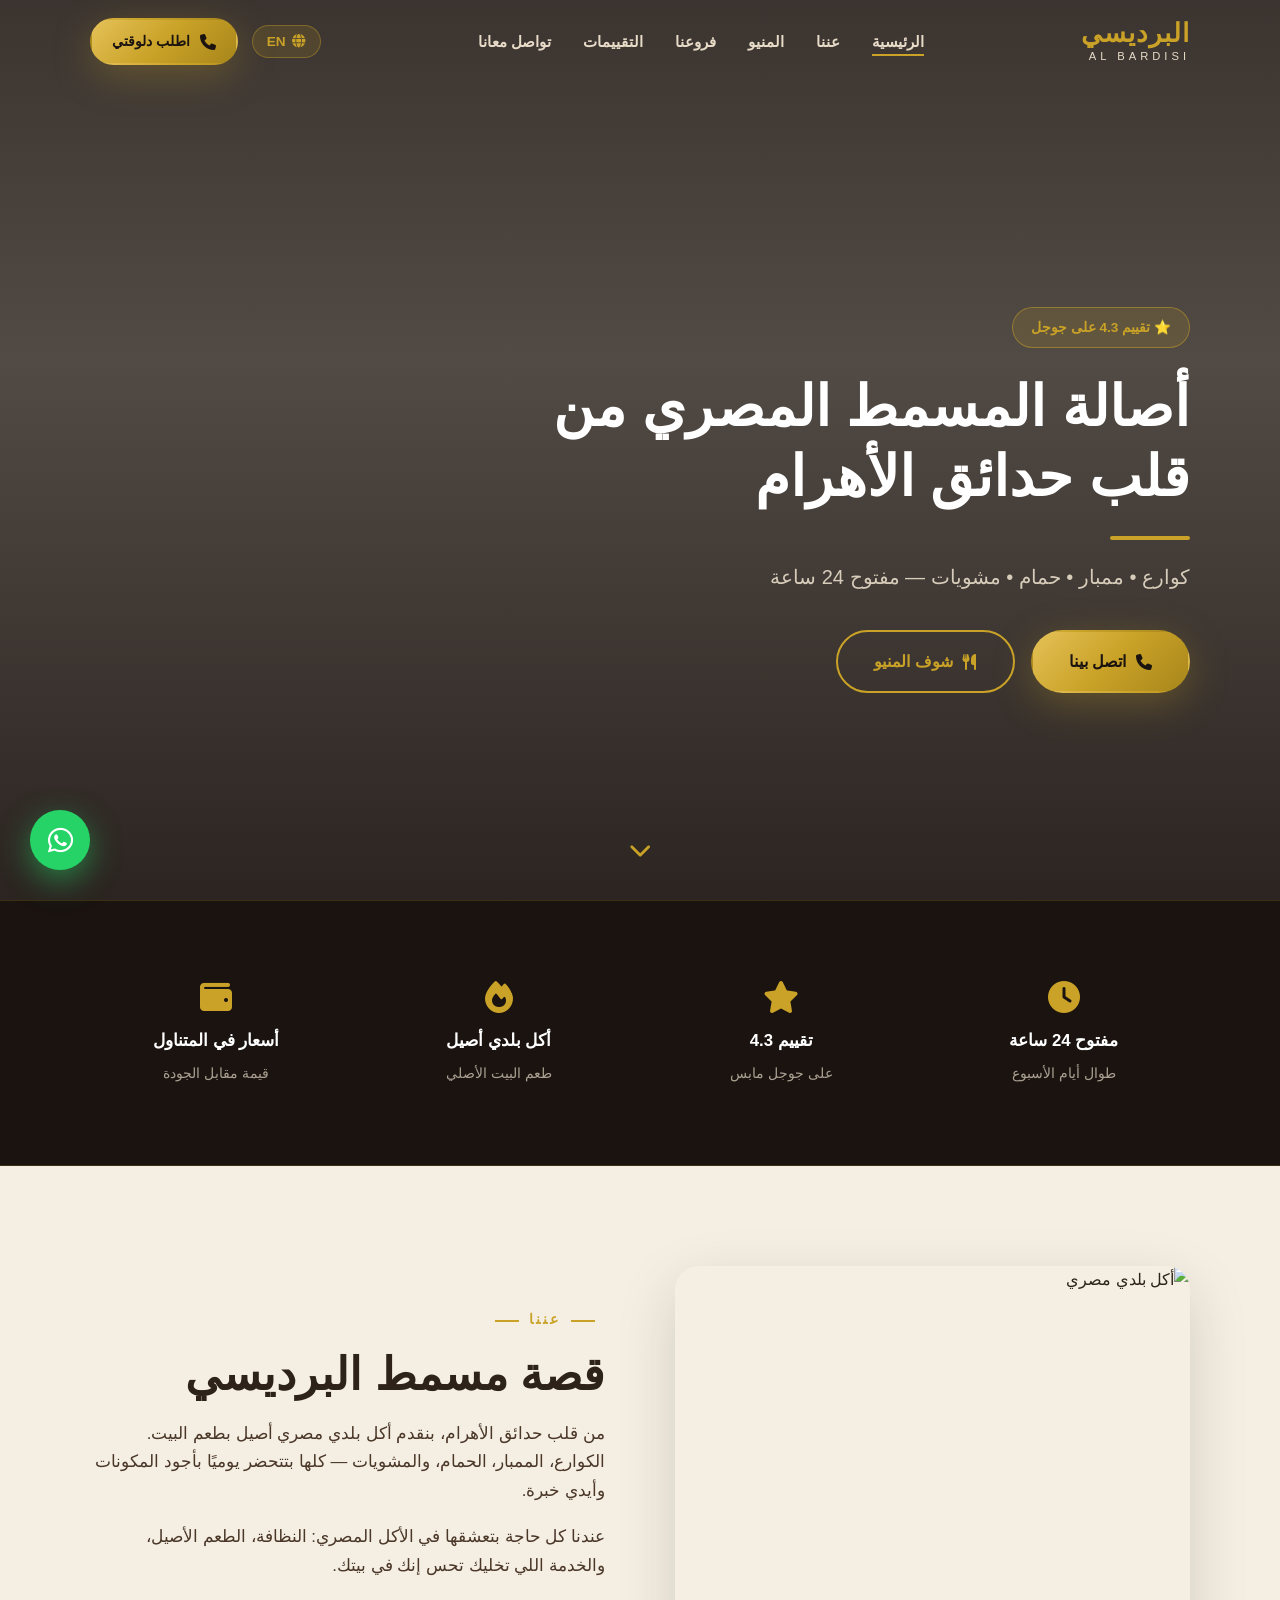
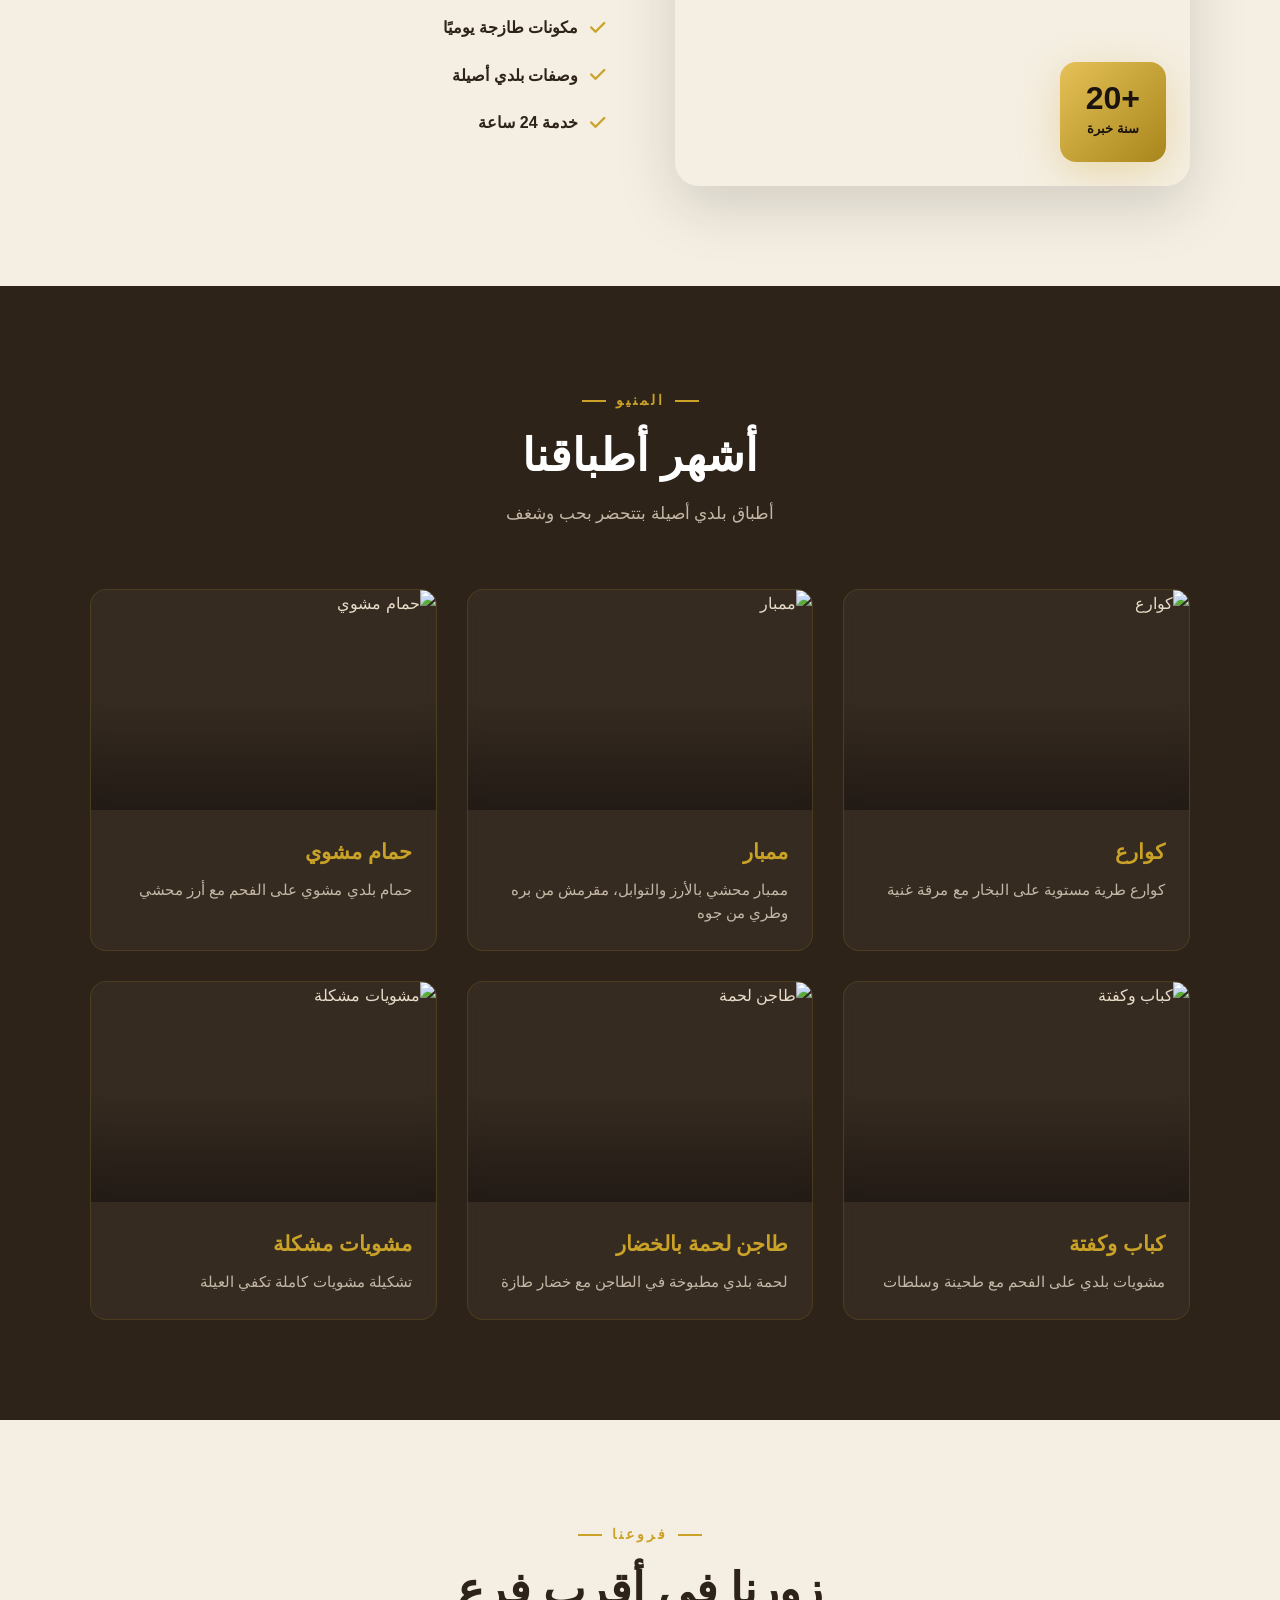
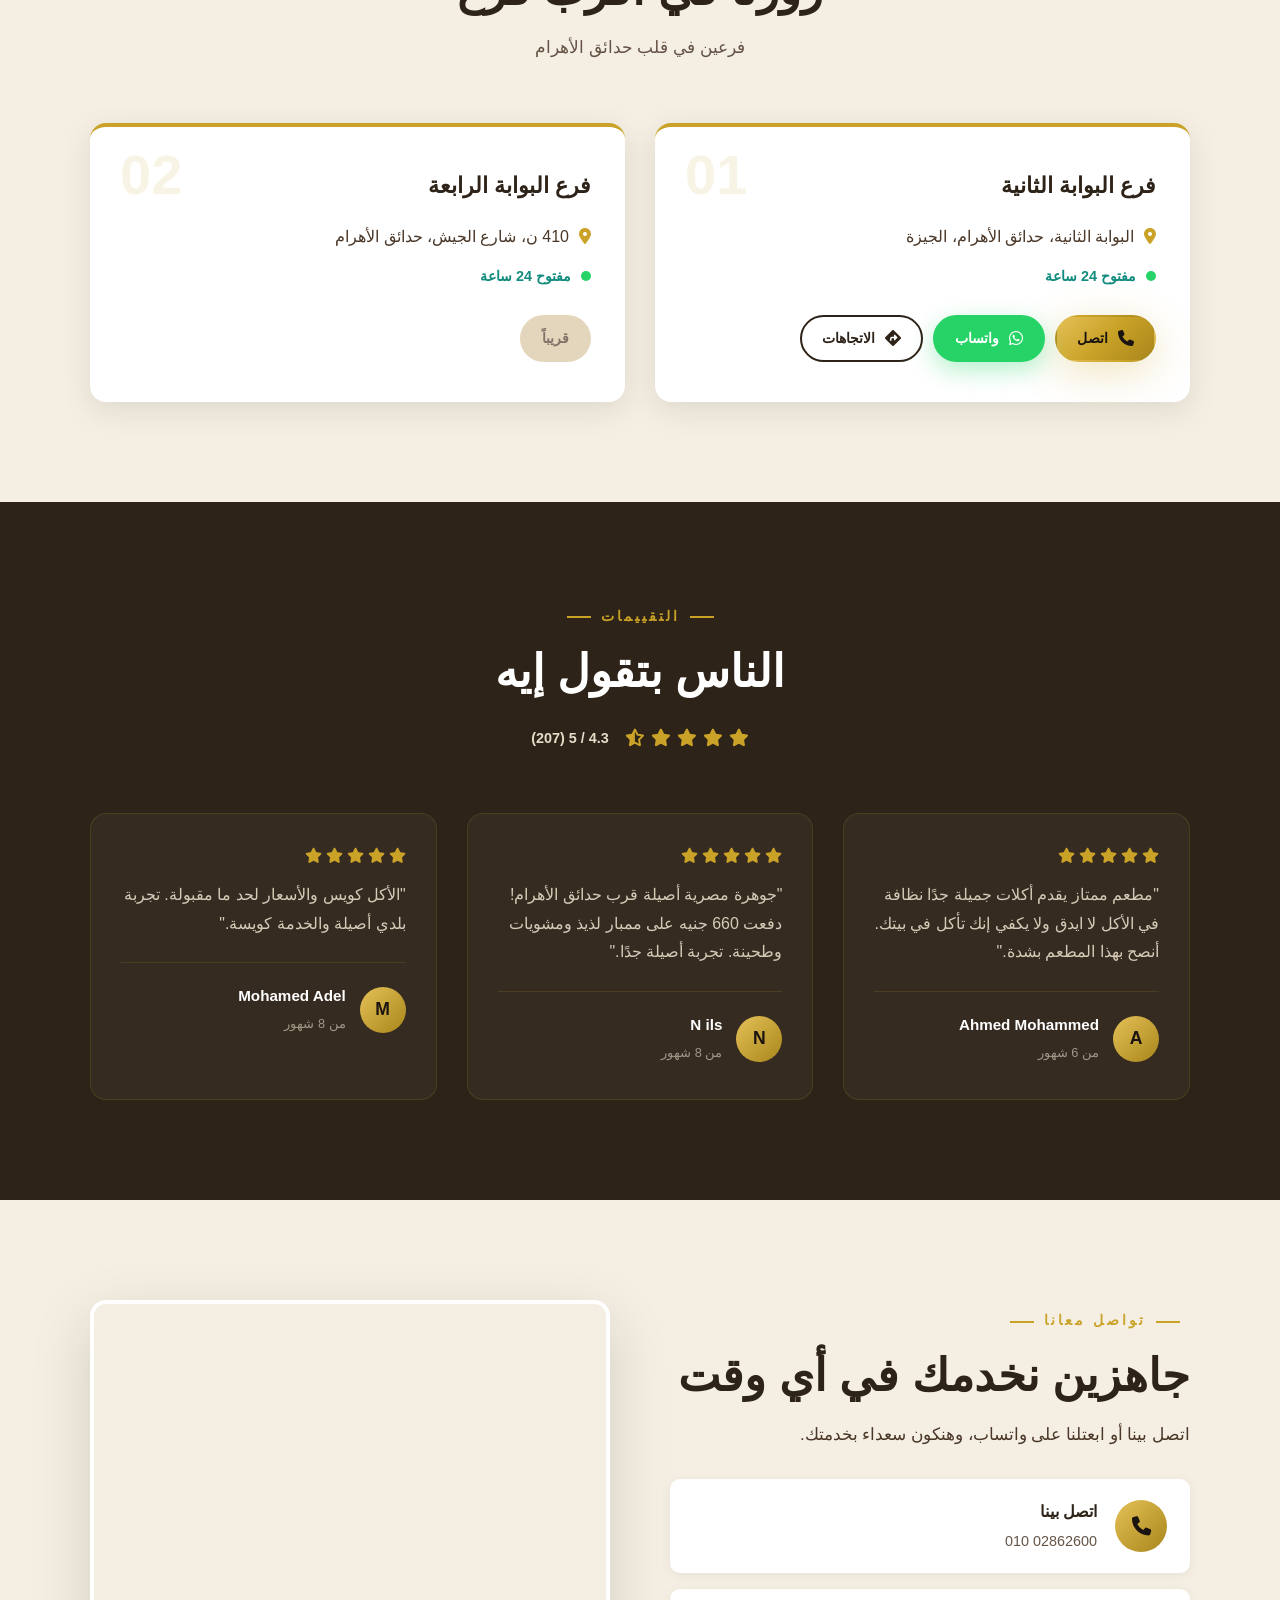
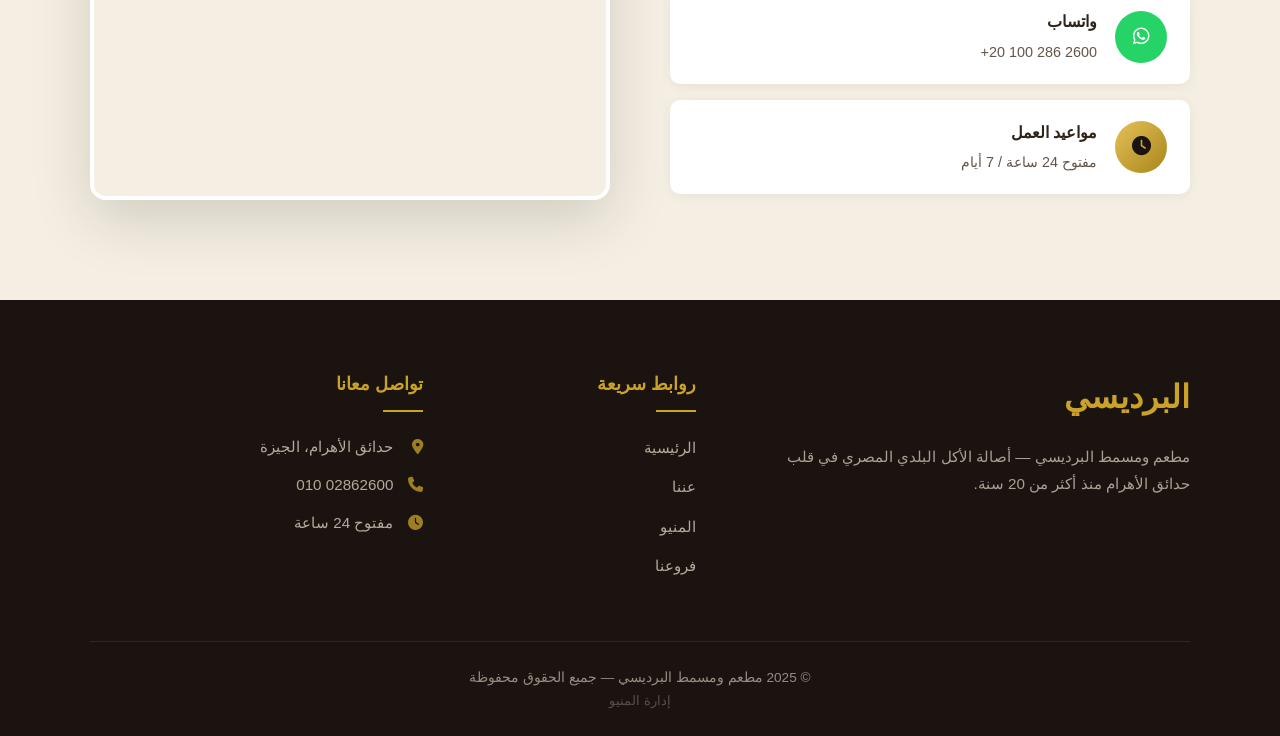
==== commit 012a780e: "Update index.html" ====
--- a/index.html
+++ b/index.html
@@ -158,7 +158,9 @@
         <p class="section-desc" data-i18n="menu_desc">أطباق بلدي أصيلة بتتحضر بحب وشغف</p>
       </div>
 
-      <div class="menu-grid">
+      <!-- id="menuGrid": js/menu.js replaces these cards with data/menu.json.
+           The static cards below stay as a fallback if the file can't load. -->
+      <div class="menu-grid" id="menuGrid">
         <div class="menu-card reveal">
           <div class="menu-card-img">
             <img src="https://images.unsplash.com/photo-1574484284002-952d92456975?w=600&q=80" alt="كوارع" loading="lazy">
@@ -413,6 +415,7 @@
       </div>
       <div class="footer-bottom">
         <p>© 2025 <span data-i18n="footer_rights">مطعم ومسمط البرديسي — جميع الحقوق محفوظة</span></p>
+        <p><a href="admin.html" style="opacity:.5;font-size:.8rem">إدارة المنيو</a></p>
       </div>
     </div>
   </footer>
@@ -427,6 +430,7 @@
 
   <script src="js/translations.js"></script>
   <script src="js/main.js"></script>
+  <script src="js/menu.js"></script>
   <script src="js/effects.js"></script>
 </body>
 </html>
--- a/css/style.css
+++ b/css/style.css
@@ -1270,3 +1270,122 @@
 body[dir="ltr"] .contact-text .section-title {
   text-align: left;
 }
+
+/* ========================================
+   EFFECTS & ANIMATIONS
+   ======================================== */
+
+/* ---------- Cursor Glow ---------- */
+.cursor-glow {
+  position: fixed;
+  top: 0;
+  left: 0;
+  width: 300px;
+  height: 300px;
+  border-radius: 50%;
+  background: radial-gradient(circle, rgba(201,162,39,0.15) 0%, rgba(201,162,39,0) 70%);
+  pointer-events: none;
+  z-index: 9998;
+  transform: translate(-50%, -50%);
+  transition: opacity 0.3s ease;
+  mix-blend-mode: screen;
+}
+
+.cursor-glow-dot {
+  position: fixed;
+  top: 0;
+  left: 0;
+  width: 8px;
+  height: 8px;
+  border-radius: 50%;
+  background: var(--gold);
+  box-shadow: 0 0 12px var(--gold);
+  pointer-events: none;
+  z-index: 9999;
+  transition: opacity 0.3s ease;
+}
+
+/* ---------- Marquee Strip ---------- */
+.marquee-strip {
+  background: linear-gradient(135deg, var(--gold-dark), var(--gold), var(--gold-dark));
+  padding: 18px 0;
+  overflow: hidden;
+  position: relative;
+  white-space: nowrap;
+  border-top: 2px solid var(--brown-dark);
+  border-bottom: 2px solid var(--brown-dark);
+}
+
+.marquee-inner {
+  display: inline-flex;
+  align-items: center;
+  gap: 30px;
+  animation: marqueeScroll 30s linear infinite;
+  padding-left: 30px;
+}
+
+.marquee-inner span {
+  font-family: var(--font-ar);
+  font-size: 1.15rem;
+  font-weight: 800;
+  color: var(--brown-dark);
+  text-transform: uppercase;
+  letter-spacing: 2px;
+}
+
+.marquee-inner i {
+  font-size: 0.7rem;
+  color: var(--brown-dark);
+  opacity: 0.6;
+}
+
+@keyframes marqueeScroll {
+  0% { transform: translateX(0); }
+  100% { transform: translateX(-50%); }
+}
+
+body[dir="ltr"] .marquee-inner {
+  animation-direction: reverse;
+}
+
+/* ---------- Particles ---------- */
+.particles-container {
+  position: fixed;
+  top: 0;
+  left: 0;
+  width: 100%;
+  height: 100%;
+  pointer-events: none;
+  z-index: 1;
+  overflow: hidden;
+}
+
+.particle {
+  position: absolute;
+  bottom: -20px;
+  border-radius: 50%;
+  background: var(--gold);
+  opacity: 0;
+  box-shadow: 0 0 8px rgba(201,162,39,0.6);
+  animation: floatUp linear infinite;
+}
+
+@keyframes floatUp {
+  0% { transform: translateY(0) translateX(0); opacity: 0; }
+  10% { opacity: 0.6; }
+  90% { opacity: 0.6; }
+  100% { transform: translateY(-110vh) translateX(30px); opacity: 0; }
+}
+
+/* ---------- Hide on Mobile ---------- */
+@media (max-width: 768px) {
+  .cursor-glow,
+  .cursor-glow-dot,
+  .particles-container {
+    display: none;
+  }
+
+  .marquee-inner span {
+    font-size: 1rem;
+  }
+}
